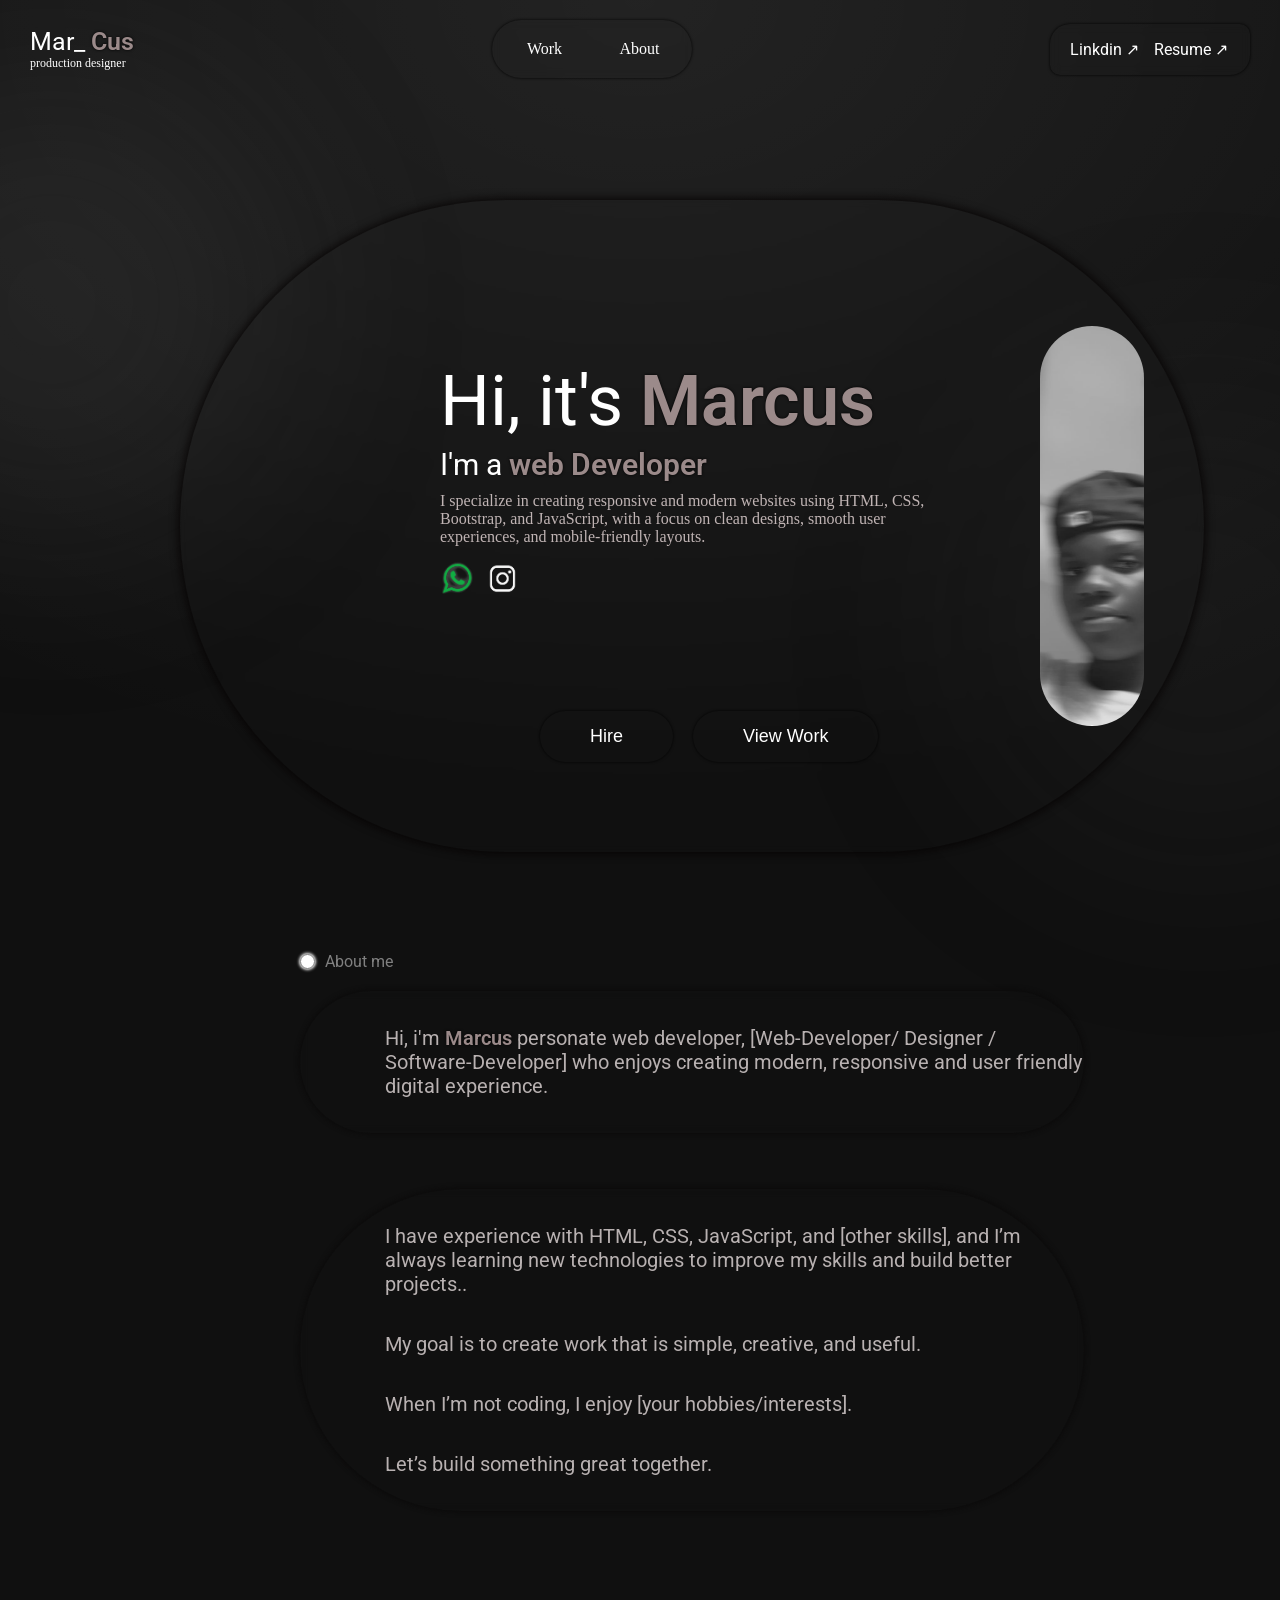
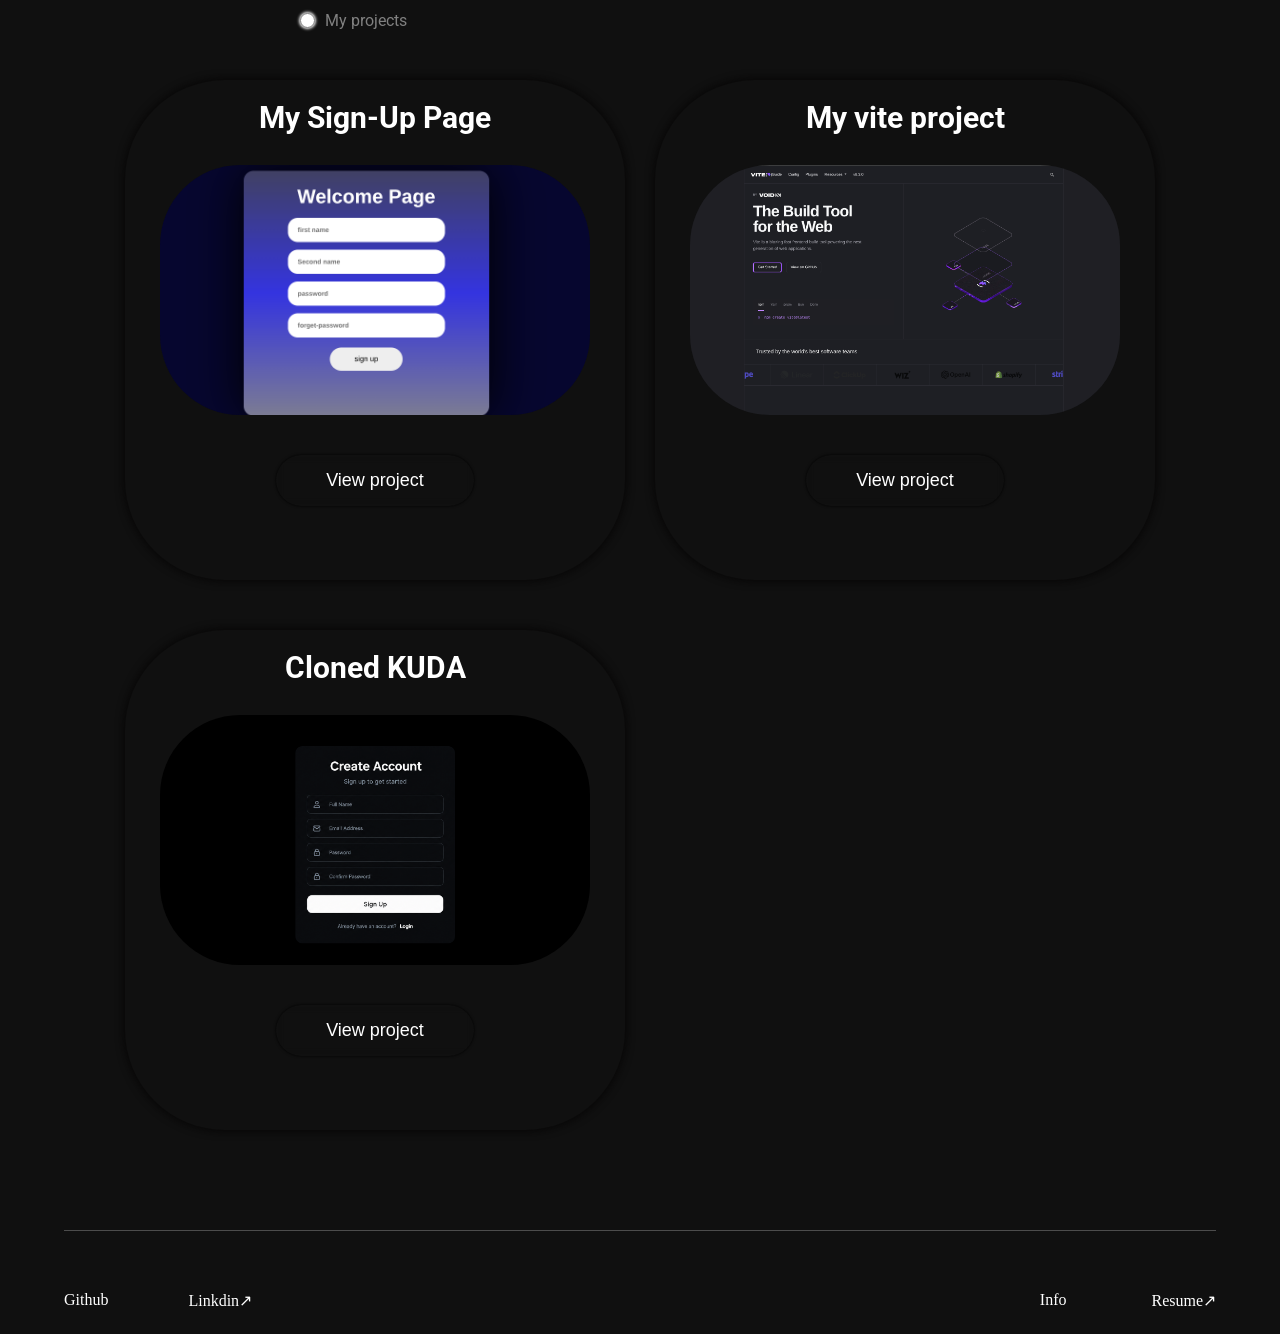
==== index.html @ 8bd603cf "add" ====
<!DOCTYPE html>
<html lang="en">

<head>
    <meta charset="UTF-8">
    <meta name="viewport" content="width=device-width, initial-scale=1.0">
    <title>Marcus portfolio</title>
    <link rel="shortcut icon" href="asset/604749056261440745.jpeg" type="image/x-icon">
    <link rel="stylesheet" href="style.css">
    <link rel="preconnect" href="https://fonts.googleapis.com">
    <link rel="preconnect" href="https://fonts.gstatic.com" crossorigin>
    <link
        href="https://fonts.googleapis.com/css2?family=Boldonse&family=Roboto:ital,wght@0,100..900;1,100..900&display=swap"
        rel="stylesheet">
</head>

<body>
    <header>
        <div class="admin">
            <P>Mar_ <span class="coloured-name">Cus</span></P>
            <p>production designer</p>
        </div>

        <div class="tabs">
            <a href="#project">Work</a>
            <a href="#info">About</a>
        </div>


        <div class="nav-2">
            <a href="https://www.linkedin.com/in/orobiyi-marcus-899400421/" target="_blank">Linkdin
                <span>&#8599;</span></a>
            <a href="#">Resume <span>&#8599;</span></a>
        </div>
    </header>


    <!-- the main project -->


    <div class="suba">
        <main>

            <!-- solid box -->
            <div class="s-box">
                <!-- the first  -->
                <div>
                    <div class="texes">
                        <p>Hi, it's <span class="coloured-name">Marcus</span></p>
                        <p>I'm a <span class="coloured-name">web Developer</span></p>
                        <P>I specialize in creating responsive and modern websites using HTML, CSS, Bootstrap, and
                            JavaScript,
                            with
                            a focus on clean designs, smooth user experiences, and mobile-friendly layouts.</P>
                    </div>

                    <!-- linked to imges -->

                    <div class="rounded-button">
                        <img src="asset/Codex Image 18 Sept 2026, 10_03_37.png" alt="">
                        <img src="asset/Codex Image 18 Sept 2026, 10_04_27.png" alt="">
                    </div>


                    <!-- hired button  -->

                    <div class="work">
                        <button>
                            <a href="https://wa.link/il25qy">Hire</a>
                        </button>

                        <a href="#project" class="hire">
                            <button>View Work</button>
                        </a>
                    </div>

                </div>

                <!-- the second  -->

                <!-- profile page -->

                <div class="profile-img">

                </div>
            </div>
        </main>

        <!-- the scrol down button -->

        <div class="arrow-down">
            <img herf="" src="asset" alt="">
        </div>


        <!-- the second main -->

        <div id="info" class="info">

            <div class="hdns">

                <div class="dot"></div>
                <p>About me</p>
            </div>


            <!-- the notes -->

            <div class="about-me">
                <p>Hi, i'm <span class="coloured-name"> Marcus</span> personate web developer, [Web-Developer/ Designer
                    /
                    Software-Developer]
                    who enjoys creating modern, responsive and user friendly digital experience.
                </p>
            </div>

            <br><br>

            <div class="about-me">
                <p>I have experience with HTML, CSS, JavaScript, and [other skills],
                    and I’m always learning new technologies to improve my skills and build better projects..
                </p>

                <br><br>

                <p>My goal is to create work that is
                    simple, creative, and useful.
                </p>

                <br><br>

                <p>When I’m not coding, I enjoy [your hobbies/interests].</p>

                <br><br>
                <p>Let’s build something great together.</p>
            </div>


        </div>

        <!-- my work  -->

        <div class="work">

            <div class="hdns">

                <div class="dot"></div>
                <p>My projects</p>
            </div>
        </div>


        <!-- project  -->


        <div id="project" class="prjt">
            <div class="box-one">
                <p>My Sign-Up Page</p>

                <img src="asset/Screenshot From 2026-09-21 17-58-16.png" alt="image">

                <div>
                    <a href="https://sigh-up-xi.vercel.app/" class="view-button">
                        <button>View project</button>
                    </a>
                </div>
            </div>




            <div class="box-one">
                <p>My vite project</p>

                <img src="asset/Pasted image.png" alt="image">

                <div>
                    <a href="https://real-project-sooty.vercel.app/" class="view-button">
                        <button>View project</button>
                    </a>
                </div>
            </div>


            <div class="box-one">
                <p>Cloned KUDA</p>

                <img src="asset/sigh up.png" alt="image">

                <div>
                    <a href="" class="view-button">
                        <button>View project</button>
                    </a>
                </div>
            </div>



        </div>


        <br><br><br><br><br>


        <hr>

        <br><br>

        <!-- Footer section -->

        <section>
            <footer>
                <div class="role-one">
                    <a href="https://github.com/orobiyimarcus03-alt" target="_blank">Github</a>
                    <a href="https://www.linkedin.com/in/orobiyi-marcus-899400421/"
                        target="_blank">Linkdin<span>&#8599;</span></a>
                </div>


                <div class="role-two">
                    <p>Info</p>
                    <a href="">Resume<span>&#8599;</span></a>
                </div>
            </footer>
        </section>



    </div>

</body>

</html>

<script src="script.js"></script>
---- style.css ----
* {
    padding: 0;
    margin: 0;
    box-sizing: border-box;
}

html {
    scroll-behavior: smooth;
}

body {
    min-height: 100vh;
    position: relative;
    isolation: isolate;
    background: radial-gradient(ellipse 120% 36% at 50% 0%, rgba(255, 255, 255, 0.08), transparent 76%), #101010;

    /* background: linear-gradient(rgb(63, 63, 100), rgb(49, 49, 225), rgb(10, 10, 82)); */
    overflow-x: hidden;
}

body::before,
body::after {
    content: "";
    position: fixed;
    z-index: -1;
    width: 36vw;
    height: 36vw;
    border-radius: 50%;
    pointer-events: none;
    filter: blur(110px);
    opacity: 0.16;
    animation: background-drift 18s ease-in-out infinite alternate;
}

body::before {
    top: 8%;
    left: -14%;
    background: #737373;
}

body::after {
    right: -12%;
    bottom: 5%;
    background: #424242;
    animation-delay: -8s;
}

@keyframes background-drift {
    from {
        transform: translate3d(-3vw, -2vh, 0) scale(0.9);
    }

    to {
        transform: translate3d(5vw, 4vh, 0) scale(1.1);
    }
}

/* page load animation  */
.suba {
    animation: pageload 1s ease-in-out;
}

@keyframes pageload {
    from {
        opacity: 0;
        transform: translateY(100px);
    }

    to {
        opacity: 1;
        transform: translateY(0);
    }
}

/* the header part  */
header {
    display: flex;
    justify-content: space-between;
    align-items: center;
    padding: 20px 30px;
    position: fixed;
    top: 0;
    left: 0;
    right: 0;
    z-index: 1;
}

.admin>p:nth-child(1) {
    color: white;
    font-size: 25px;
    font-family: roboto;
}

.admin>p:nth-child(2) {
    color: white;
    font-size: 12px;
}

/* nav  */
.tabs {
    display: flex;
    position: relative;
    width: 200px;
    padding: 5px;
    border-radius: 50px;
    border: none;
    backdrop-filter: blur(5px);
    box-shadow: 0 0 3px black;
}

.tabs a {
    position: relative;
    z-index: 1;
    flex: 1;
    padding: 15px;
    text-align: center;
    color: white;
    text-decoration: none;
    border-radius: 50px;
}

.tabs a:focus {
    backdrop-filter: blur(5px);
    box-shadow: 0 0 2px rgb(47, 47, 47);
    transition: 0.3s ease;
    scale: 1.1;
}

.nav-2 {
    display: flex;
    gap: 15px;
    position: relative;
    width: 200px;
    padding: 16px 20px;
    border: none;
    border-top-right-radius: 10px;
    border-top-left-radius: 20px;
    border-bottom-left-radius: 10px;
    border-bottom-right-radius: 20px;
    backdrop-filter: blur(5px);
    box-shadow: 0 0 3px black;
}

.nav-2>a:nth-child(1) {
    color: white;
    font-family: roboto;
    font-size: 16px;
    text-decoration: none;
    display: inline-block;
    transition: all 0.3s ease;
}

.nav-2>a:nth-child(1):hover {
    backdrop-filter: blur(5px);
    transition: 0.3s ease;
    scale: 1.1;
}


.nav-2>a:nth-child(2) {
    color: white;
    font-family: roboto;
    font-size: 16px;
    text-decoration: none;
    display: inline-block;
    transition: all 0.3s ease;
}


.nav-2>a:nth-child(2):hover {
    backdrop-filter: blur(5px);
    transition: 0.3s ease;
    scale: 1.1;
}


.texes {
    margin-left: 200px;
}

.texes>p:nth-child(1) {
    color: white;
    font-family: roboto;
    font-size: 70px;
    margin-top: 100px;
}

.coloured-name {
    background-image: linear-gradient(rgb(1, 1, 42));
    background-size: cover;
    background-position: center;
    color: rgb(155, 138, 138);
    background-clip: text;
    font-weight: 600;
    text-shadow: 0 0 3px black;
}

.texes>p:nth-child(2) {
    color: white;
    font-family: roboto;
    font-size: 30px;
    margin-top: 5px;
}

.texes>p:nth-child(3) {
    display: flex;
    width: 500px;
    text-align: left;
    margin-top: 10px;
    color: rgb(192, 180, 180);
    font-size: 16px;
}

.rounded-button {
    margin-left: 200px;
    display: flex;
    gap: 10px;
}

.rounded-button>img {
    height: 35px;
    margin-top: 15px;
    cursor: pointer;
    margin-bottom: 15px;
}

.rounded-button>img:active {
    scale: 1.5;
    transition: all 0.3s ease;
}

.work {
    margin-left: 200px;
    display: flex;
    gap: 20px;
}

/* for the text decoration  */
.work>button>a {
    text-decoration: none;
    color: white;
    font-size: 18px;
}

.work>button {
    padding: 15px 50px;
    border-radius: 50px;
    border: none;
    background-color: transparent;
    color: white;
    font-size: 18px;
    backdrop-filter: blur(5px);
    box-shadow: 0px 0px 3px black;
    text-decoration: none;
}

.work>button:active {
    scale: 1.5;
    transition: all 0.5s ease;
}

.hire>button {
    padding: 15px 50px;
    border-radius: 50px;
    border: none;
    background-color: transparent;
    color: white;
    font-size: 18px;
    backdrop-filter: blur(5px);
    box-shadow: 0px 0px 3px black;
}

.hire>button:hover {
    scale: 1.1;
    transition: all 0.5s ease;
}

.s-box {
    display: flex;
    align-items: center;
    gap: 100px;
    margin-top: 200px;
    margin-left: 180px;
}

.s-box {
    /* background-color: transparent; */
    backdrop-filter: blur(3px);
    padding: 60px;
    /* border: 1px solid rgb(69, 67, 67); */
    width: 80%;
    border-radius: 1000px;
    box-shadow: 0 0 10px 1px rgb(6, 3, 3);
}

.profile-img {
    height: 400px;
    width: 400px;
    border-radius: 500px;
    background: url(asset/123.jpeg);
    background-position: center;
    background-size: cover;
    background-repeat: no-repeat;
}

.img-1>img {
    height: 100px;
}

.arrow-down {
    display: flex;
    justify-content: center;
    margin-top: 30px;
    position: fixed;
    left: 0;
    right: 0;
}

.arrow-down>img {
    height: 50px;
}

.arrow-down>img:hover {
    scale: 1.5;
    transition: all 0.5s ease;
}

.hdns {
    display: flex;
    gap: 10px;
    align-items: center;
}

.dot {
    height: 15px;
    width: 15px;
    background-color: white;
    border-radius: 20px;
    box-shadow: 0 0 3px 1px white;
    border: 1px solid grey;
}

.info {
    margin-left: 300px;
    margin-top: 100px;
}

.hdns>p {
    color: grey;
    font-family: roboto;
    font-size: 19p;
}

.about-me {
    color: rgb(184, 177, 177);
    width: 80%;
    height: 80%;
    /* background-color: transparent; */
    backdrop-filter: blur(5px);
    padding: 35px 0px;
    margin-top: 20px;
    border-radius: 1000px;
    box-shadow: 0 0 5px 1px rgb(11, 10, 10);
}

.about-me:hover {
    /* background-color: #100f0f; */
    backdrop-filter: blur(10px);
    cursor: pointer;
    transition: all 1s ease-in-out;
    transform: scale(1.05);
    color: white;
}

.about-me>p {
    width: 700px;
    margin-left: 85px;
    font-size: 20px;
    font-family: roboto;
}

.work {
    margin-left: 300px;
    margin-top: 100px;
    margin-bottom: 30px;
}

.prjt {
    width: min(1200px, calc(100% - 60px));
    margin: 0 auto 10px;
    margin-bottom: 10px;
    display: grid;
    grid-template-columns: repeat(auto-fit, minmax(500px, 500px));
    justify-content: center;
    gap: 30px;
}

.box-one {
    width: 500px;
    height: 500px;
    background-color: transparent;
    margin-top: 20px;
    border-radius: 100px;
    box-shadow: 0 0 8px 1px rgb(6, 5, 5);
    padding: 20px 35px;
    display: flex;
    flex-direction: column;
}

.box-one>p {
    font-size: 30px;
    text-align: center;
    font-family: roboto;
    font-weight: 700;
    color: white;
}

.box-one>img {
    width: 100%;
    height: 250px;
    object-fit: cover;
    border-radius: 80px;
    margin-top: 30px;
    margin-bottom: 30px;
}

.view-button {
    padding: 10px 50px;
    display: flex;
    justify-content: center;
    text-decoration: none;
}

.view-button>button {
    padding: 15px 50px;
    border-radius: 50px;
    border: none;
    background-color: transparent;
    color: white;
    font-size: 18px;
    backdrop-filter: blur(5px);
    box-shadow: 0px 0px 3px black;
}

.view-button>button:hover {
    background-color: transparent;
    transition: all 0.2s linear;
    scale: 1.1;
}

/* footer  */

hr {
    width: calc(100% - clamp(32px, 10vw, 128px));
    height: 1px;
    margin: 0 auto;
    border: 0;
    background: rgba(255, 255, 255, 0.25);
}

footer {
    display: flex;
    justify-content: space-between;
    align-items: center;
    gap: 24px;
    padding: 24px clamp(16px, 5vw, 64px);
    color: white;
}

footer a {
    color: inherit;
    text-decoration: none;
}

.role-one {
    display: flex;
    gap: clamp(24px, 8vw, 80px);
}

.role-two {
    display: flex;
    gap: clamp(24px, 8vw, 85px);
}












@media (min-width: 769px) and (max-width: 1200px) {
    header {
        padding: 20px clamp(20px, 4vw, 40px);
    }

    .s-box {
        width: calc(100% - 64px);
        margin: 170px auto 0;
        padding: 42px;
        gap: clamp(30px, 5vw, 70px);
    }

    .s-box>div:first-child {
        min-width: 0;
        flex: 1;
    }

    .texes {
        margin-left: 0;
    }

    .texes>p:nth-child(1) {
        font-size: clamp(48px, 6vw, 70px);
    }

    .texes>p:nth-child(3) {
        width: min(500px, 100%);
        line-height: 1.5;
    }

    .rounded-button,
    .work {
        margin-left: 0;
    }

    .profile-img {
        width: clamp(260px, 30vw, 340px);
        height: clamp(260px, 30vw, 340px);
        flex: 0 0 auto;
    }

    .info {
        width: calc(100% - 64px);
        margin: 100px auto 0;
    }

    .about-me {
        width: 100%;
        padding: 35px clamp(30px, 6vw, 85px);
    }

    .about-me>p {
        width: 100%;
        margin-left: 0;
        line-height: 1.5;
    }

    .info+.work {
        width: calc(100% - 64px);
        margin: 100px auto 30px;
    }

    .prjt {
        width: calc(100% - 64px);
        grid-template-columns: repeat(auto-fit, minmax(min(500px, 100%), 500px));
    }
}

/* @media quary */

@media (max-width: 768px) {

    /* your main header */
    header {
        justify-content: start;
        padding: 80px 30px;
    }

    .admin>p:nth-child(1) {
        display: none;
    }

    .admin>p:nth-child(2) {
        display: none;
    }

    .nav-2 {
        display: none;
    }

    .tabs {
        display: flex;
        position: relative;
        width: 200px;
        padding: 5px;
        border-radius: 50px;
        border: none;
        backdrop-filter: blur(5px);
        box-shadow: 0 0 3px black;
    }

    header {
        justify-content: center;
        padding: 18px 16px;
    }

    .tabs {
        width: min(230px, 100%);
        padding: 3px;
        background: rgba(255, 255, 255, 0.06);
        border: 1px solid rgba(255, 255, 255, 0.14);
        backdrop-filter: blur(12px);
        -webkit-backdrop-filter: blur(12px);
        box-shadow: 0 8px 24px rgba(0, 0, 0, 0.28);
    }

    .tabs a {
        padding: 11px 18px;
        font-size: 14px;
        -webkit-tap-highlight-color: transparent;
    }

    .suba {
        padding: 0 16px;
    }

    .s-box {
        width: 100%;
        margin: 112px auto 0;
        padding: 34px 20px 38px;
        border-radius: 42px;
        display: flex;
        flex-direction: column-reverse;
        gap: 28px;
        text-align: center;
    }

    .texes {
        margin-left: 0;
    }

    .texes>p:nth-child(1) {
        margin-top: 0;
        font-size: clamp(42px, 12vw, 64px);
        line-height: 0.98;
    }

    .texes>p:nth-child(2) {
        font-size: clamp(22px, 6vw, 30px);
        line-height: 1.2;
    }

    .texes>p:nth-child(3) {
        display: block;
        width: 100%;
        margin-top: 16px;
        font-size: 14px;
        line-height: 1.6;
        text-align: center;
    }

    .rounded-button {
        justify-content: center;
        margin-left: 0;
    }

    .work {
        justify-content: center;
        margin-left: 0;
        gap: 10px;
    }

    .work>button,
    .hire>button {
        padding: 13px 24px;
        font-size: 15px;
    }

    .profile-img {
        width: min(68vw, 280px);
        height: min(68vw, 280px);
    }

    .arrow-down {
        display: none;
    }

    .info {
        margin: 82px 0 0;
    }

    .hdns>p {
        font-size: 16px;
    }

    .about-me {
        width: 100%;
        height: auto;
        padding: 25px 22px;
        border-radius: 32px;

    }

    .about-me>p {
        width: 100%;
        margin-left: 0;
        font-size: 16px;
        line-height: 1.65;
    }

    .info+.work {
        margin: 82px 0 24px;
    }

    .prjt {
        width: 100%;
        grid-template-columns: minmax(0, 1fr);
        gap: 20px;
    }

    .box-one {
        width: 100%;
        height: auto;
        min-height: 390px;
        margin-top: 0;
        padding: 24px 18px;
        border-radius: 36px;
    }

    .box-one>p {
        font-size: 22px;
    }

    .box-one>img {
        height: auto;
        aspect-ratio: 16 / 9;
        margin: 24px 0;
        border-radius: 24px;
    }

    .view-button {
        padding: 8px 0;
    }

    .view-button>button {
        padding: 13px 28px;
        font-size: 15px;
    }

    footer {
        align-items: flex-start;
        padding: 24px 16px;
    }

    .role-one,
    .role-two {
        gap: 20px;
    }
}

@media (max-width: 420px) {
    .suba {
        padding: 0 12px;
    }

    .s-box {
        padding: 28px 16px 32px;
    }

    .work>button,
    .hire>button {
        padding: 12px 18px;
    }

    .about-me {
        padding: 22px 18px;
    }
}
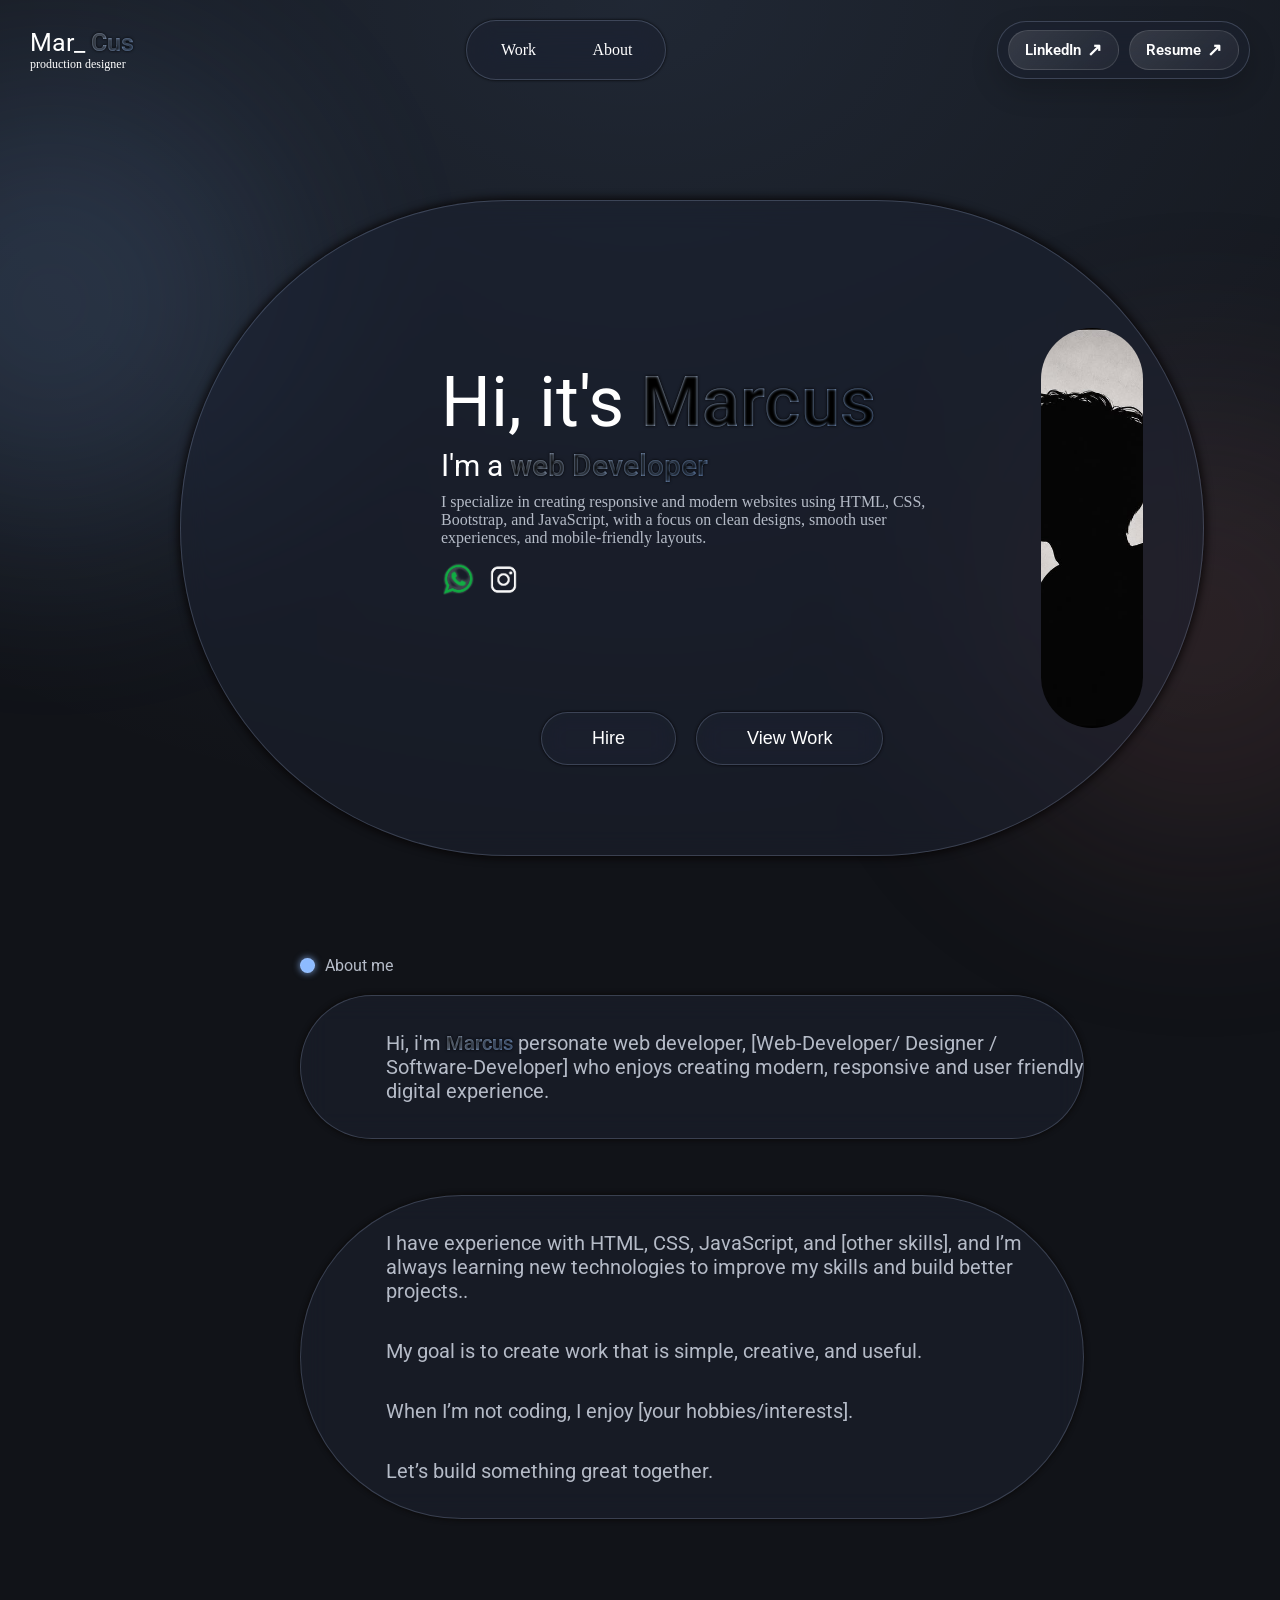
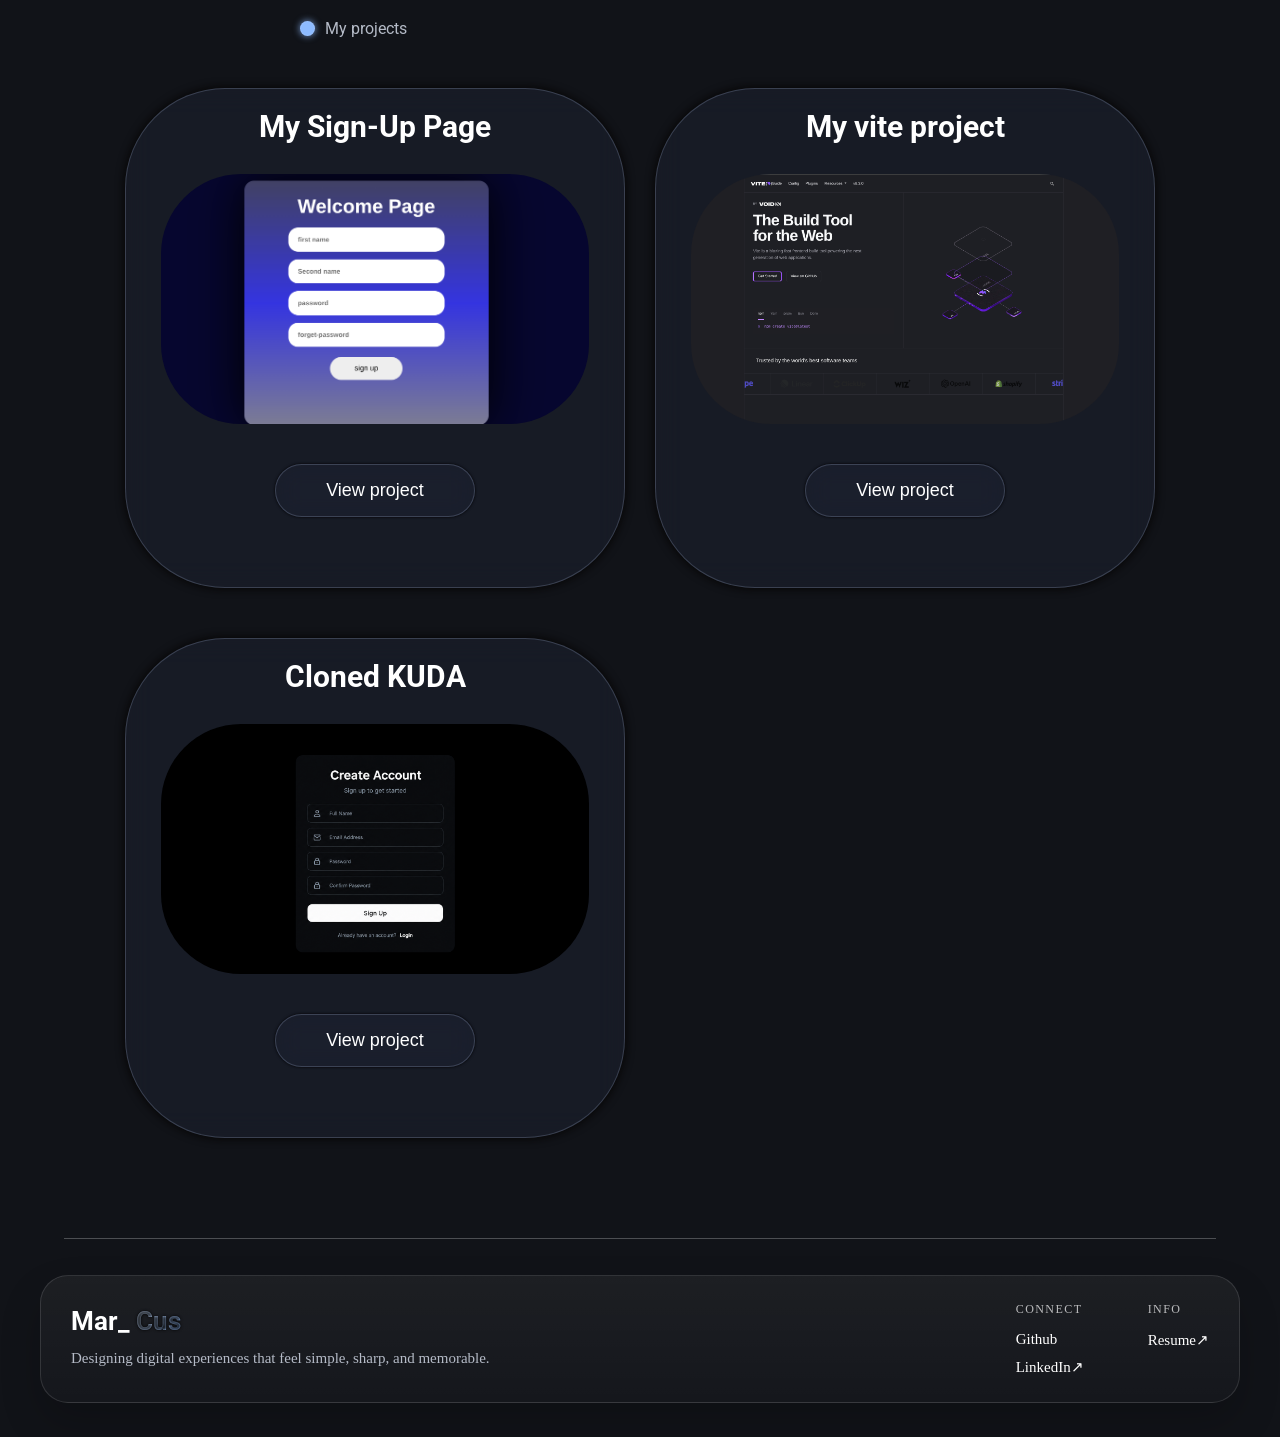
==== commit 8deb4919: "add new things" ====
--- a/index.html
+++ b/index.html
@@ -17,18 +17,29 @@
 <body>
     <header>
         <div class="admin">
-            <P>Mar_ <span class="coloured-name">Cus</span></P>
+            <p>Mar_ <span class="coloured-name">Cus</span></p>
             <p>production designer</p>
         </div>
 
-        <div class="tabs">
+        <div class="tabs desktop-nav">
             <a href="#project">Work</a>
             <a href="#info">About</a>
         </div>
 
+        <div class="mobile-menu" aria-label="Mobile menu">
+            <button class="menu-toggle" type="button" aria-expanded="false" aria-controls="mobileNav">
+                <span>Menu</span>
+                <span class="menu-icon" aria-hidden="true"></span>
+            </button>
+
+            <nav class="mobile-nav" id="mobileNav" aria-label="Mobile navigation">
+                <a href="#project">Work</a>
+                <a href="#info">About</a>
+            </nav>
+        </div>
 
         <div class="nav-2">
-            <a href="https://www.linkedin.com/in/orobiyi-marcus-899400421/" target="_blank">Linkdin
+            <a href="https://www.linkedin.com/in/orobiyi-marcus-899400421/" target="_blank">LinkedIn
                 <span>&#8599;</span></a>
             <a href="#">Resume <span>&#8599;</span></a>
         </div>
@@ -208,18 +219,25 @@
 
         <!-- Footer section -->
 
-        <section>
+        <section class="site-footer">
             <footer>
-                <div class="role-one">
-                    <a href="https://github.com/orobiyimarcus03-alt" target="_blank">Github</a>
-                    <a href="https://www.linkedin.com/in/orobiyi-marcus-899400421/"
-                        target="_blank">Linkdin<span>&#8599;</span></a>
-                </div>
-
-
-                <div class="role-two">
-                    <p>Info</p>
-                    <a href="">Resume<span>&#8599;</span></a>
+                <div class="footer-brand">
+                    <p class="footer-name">Mar_ <span class="coloured-name">Cus</span></p>
+                    <p class="footer-tag">Designing digital experiences that feel simple, sharp, and memorable.</p>
+                </div>
+
+                <div class="footer-links">
+                    <div class="role-one">
+                        <p>Connect</p>
+                        <a href="https://github.com/orobiyimarcus03-alt" target="_blank">Github</a>
+                        <a href="https://www.linkedin.com/in/orobiyi-marcus-899400421/"
+                            target="_blank">LinkedIn<span>&#8599;</span></a>
+                    </div>
+
+                    <div class="role-two">
+                        <p>Info</p>
+                        <a href="">Resume<span>&#8599;</span></a>
+                    </div>
                 </div>
             </footer>
         </section>
--- a/style.css
+++ b/style.css
@@ -4,6 +4,15 @@
     box-sizing: border-box;
 }
 
+:root {
+    --page-bg: #111318;
+    --text-primary: #f2f6f4;
+    --text-secondary: #b5bbc7;
+    --accent: #8dbbff;
+    --glass-bg: rgba(28, 33, 46, 0.62);
+    --glass-border: rgba(196, 214, 255, 0.2);
+}
+
 html {
     scroll-behavior: smooth;
 }
@@ -12,7 +21,7 @@
     min-height: 100vh;
     position: relative;
     isolation: isolate;
-    background: radial-gradient(ellipse 120% 36% at 50% 0%, rgba(255, 255, 255, 0.08), transparent 76%), #101010;
+    background: radial-gradient(ellipse 120% 36% at 50% 0%, rgba(141, 187, 255, 0.12), transparent 76%), var(--page-bg);
 
     /* background: linear-gradient(rgb(63, 63, 100), rgb(49, 49, 225), rgb(10, 10, 82)); */
     overflow-x: hidden;
@@ -35,13 +44,13 @@
 body::before {
     top: 8%;
     left: -14%;
-    background: #737373;
+    background: #8dbbff;
 }
 
 body::after {
     right: -12%;
     bottom: 5%;
-    background: #424242;
+    background: #a96863;
     animation-delay: -8s;
 }
 
@@ -108,6 +117,10 @@
     box-shadow: 0 0 3px black;
 }
 
+.desktop-nav {
+    display: flex;
+}
+
 .tabs a {
     position: relative;
     z-index: 1;
@@ -119,7 +132,27 @@
     border-radius: 50px;
 }
 
-.tabs a:focus {
+.mobile-menu {
+    display: none;
+}
+
+a,
+button {
+    -webkit-tap-highlight-color: transparent;
+}
+
+a:focus:not(:focus-visible),
+button:focus:not(:focus-visible) {
+    outline: none;
+}
+
+a:focus-visible,
+button:focus-visible {
+    outline: 2px solid var(--accent);
+    outline-offset: 3px;
+}
+
+.tabs a:focus-visible {
     backdrop-filter: blur(5px);
     box-shadow: 0 0 2px rgb(47, 47, 47);
     transition: 0.3s ease;
@@ -128,49 +161,42 @@
 
 .nav-2 {
     display: flex;
-    gap: 15px;
+    align-items: center;
+    gap: 10px;
     position: relative;
-    width: 200px;
-    padding: 16px 20px;
-    border: none;
-    border-top-right-radius: 10px;
-    border-top-left-radius: 20px;
-    border-bottom-left-radius: 10px;
-    border-bottom-right-radius: 20px;
-    backdrop-filter: blur(5px);
-    box-shadow: 0 0 3px black;
-}
-
-.nav-2>a:nth-child(1) {
+    padding: 8px 10px;
+    border: 1px solid rgba(255, 255, 255, 0.12);
+    border-radius: 999px;
+    background: rgba(255, 255, 255, 0.04);
+    backdrop-filter: blur(10px);
+    box-shadow: 0 12px 28px rgba(0, 0, 0, 0.18);
+}
+
+.nav-2>a {
+    display: inline-flex;
+    align-items: center;
+    gap: 6px;
+    padding: 10px 16px;
     color: white;
     font-family: roboto;
-    font-size: 16px;
+    font-size: 15px;
+    font-weight: 600;
     text-decoration: none;
-    display: inline-block;
-    transition: all 0.3s ease;
-}
-
-.nav-2>a:nth-child(1):hover {
-    backdrop-filter: blur(5px);
-    transition: 0.3s ease;
-    scale: 1.1;
-}
-
-
-.nav-2>a:nth-child(2) {
-    color: white;
-    font-family: roboto;
-    font-size: 16px;
-    text-decoration: none;
-    display: inline-block;
-    transition: all 0.3s ease;
-}
-
-
-.nav-2>a:nth-child(2):hover {
-    backdrop-filter: blur(5px);
-    transition: 0.3s ease;
-    scale: 1.1;
+    border-radius: 999px;
+    border: 1px solid rgba(255, 255, 255, 0.12);
+    background: linear-gradient(135deg, rgba(255, 255, 255, 0.12), rgba(255, 255, 255, 0.04));
+    transition: transform 0.2s ease, box-shadow 0.2s ease, background 0.2s ease;
+}
+
+.nav-2>a span {
+    font-size: 18px;
+    line-height: 1;
+}
+
+.nav-2>a:hover {
+    transform: translateY(-1px);
+    box-shadow: 0 10px 20px rgba(0, 0, 0, 0.15);
+    background: linear-gradient(135deg, rgba(141, 187, 255, 0.18), rgba(255, 255, 255, 0.05));
 }
 
 
@@ -186,11 +212,13 @@
 }
 
 .coloured-name {
-    background-image: linear-gradient(rgb(1, 1, 42));
+    background-image: linear-gradient(135deg, #d7e7ff, var(--accent));
     background-size: cover;
     background-position: center;
-    color: rgb(155, 138, 138);
+    color: transparent;
     background-clip: text;
+    -webkit-background-clip: text;
+    -webkit-text-fill-color: transparent;
     font-weight: 600;
     text-shadow: 0 0 3px black;
 }
@@ -207,7 +235,7 @@
     width: 500px;
     text-align: left;
     margin-top: 10px;
-    color: rgb(192, 180, 180);
+    color: var(--text-secondary);
     font-size: 16px;
 }
 
@@ -297,7 +325,7 @@
     height: 400px;
     width: 400px;
     border-radius: 500px;
-    background: url(asset/123.jpeg);
+    background: url(asset/604749056261440745.jpeg);
     background-position: center;
     background-size: cover;
     background-repeat: no-repeat;
@@ -352,7 +380,7 @@
 }
 
 .about-me {
-    color: rgb(184, 177, 177);
+    color: var(--text-secondary);
     width: 80%;
     height: 80%;
     /* background-color: transparent; */
@@ -448,6 +476,34 @@
     scale: 1.1;
 }
 
+.tabs,
+.nav-2,
+.work>button,
+.hire>button,
+.s-box,
+.about-me,
+.box-one,
+.view-button>button {
+    background: var(--glass-bg);
+    border: 1px solid var(--glass-border);
+    backdrop-filter: blur(14px) saturate(140%);
+    -webkit-backdrop-filter: blur(14px) saturate(140%);
+}
+
+.box-one {
+    color: var(--text-primary);
+}
+
+.hdns>p {
+    color: var(--text-secondary);
+}
+
+.dot {
+    background-color: var(--accent);
+    box-shadow: 0 0 6px 1px rgba(141, 187, 255, 0.6);
+    border-color: var(--glass-border);
+}
+
 /* footer  */
 
 hr {
@@ -458,28 +514,77 @@
     background: rgba(255, 255, 255, 0.25);
 }
 
+.site-footer {
+    padding: 0 0 34px;
+}
+
 footer {
+    width: min(1200px, calc(100% - 40px));
+    margin: 0 auto;
     display: flex;
     justify-content: space-between;
     align-items: center;
-    gap: 24px;
-    padding: 24px clamp(16px, 5vw, 64px);
-    color: white;
+    gap: 30px;
+    padding: 26px 30px;
+    border: 1px solid rgba(255, 255, 255, 0.12);
+    border-radius: 28px;
+    background: linear-gradient(180deg, rgba(255, 255, 255, 0.05), rgba(255, 255, 255, 0.02));
+    box-shadow: 0 20px 40px rgba(0, 0, 0, 0.18);
+    color: white;
+}
+
+.footer-brand {
+    max-width: 430px;
+}
+
+.footer-name {
+    margin: 0;
+    color: white;
+    font-size: 26px;
+    font-family: roboto;
+    font-weight: 700;
+}
+
+.footer-tag {
+    margin-top: 10px;
+    color: var(--text-secondary);
+    font-size: 15px;
+    line-height: 1.7;
+}
+
+.footer-links {
+    display: flex;
+    gap: clamp(26px, 5vw, 70px);
+    align-items: flex-start;
+}
+
+.role-one,
+.role-two {
+    display: flex;
+    flex-direction: column;
+    gap: 10px;
+}
+
+.role-one>p,
+.role-two>p {
+    margin: 0 0 4px;
+    color: rgba(255, 255, 255, 0.7);
+    font-size: 12px;
+    letter-spacing: 0.12em;
+    text-transform: uppercase;
 }
 
 footer a {
-    color: inherit;
+    color: white;
     text-decoration: none;
-}
-
-.role-one {
-    display: flex;
-    gap: clamp(24px, 8vw, 80px);
-}
-
-.role-two {
-    display: flex;
-    gap: clamp(24px, 8vw, 85px);
+    font-size: 15px;
+    font-weight: 500;
+    transition: opacity 0.2s ease, transform 0.2s ease;
+}
+
+footer a:hover {
+    opacity: 0.9;
+    transform: translateX(2px);
 }
 
 
@@ -565,54 +670,133 @@
 
 @media (max-width: 768px) {
 
-    /* your main header */
     header {
-        justify-content: start;
-        padding: 80px 30px;
+        justify-content: space-between;
+        align-items: center;
+        padding: 14px 16px;
+        gap: 12px;
+    }
+
+    .admin {
+        display: flex;
+        flex-direction: column;
+        align-items: flex-start;
+        gap: 2px;
+        margin-right: auto;
     }
 
     .admin>p:nth-child(1) {
-        display: none;
+        display: block;
+        font-size: 22px;
+        line-height: 1;
     }
 
     .admin>p:nth-child(2) {
-        display: none;
-    }
-
+        display: block;
+        font-size: 10px;
+        letter-spacing: 0.08em;
+        text-transform: lowercase;
+        color: rgba(255, 255, 255, 0.75);
+    }
+
+    .desktop-nav,
     .nav-2 {
         display: none;
     }
 
-    .tabs {
+    .mobile-menu {
+        display: block;
+        position: relative;
+        margin-left: auto;
+    }
+
+    .menu-toggle {
+        display: inline-flex;
+        align-items: center;
+        gap: 8px;
+        padding: 10px 14px;
+        border: 1px solid rgba(255, 255, 255, 0.14);
+        border-radius: 999px;
+        background: rgba(255, 255, 255, 0.06);
+        color: white;
+        font-size: 13px;
+        font-weight: 600;
+        letter-spacing: 0.04em;
+        box-shadow: 0 10px 22px rgba(0, 0, 0, 0.18);
+        cursor: pointer;
+    }
+
+    .menu-icon {
+        position: relative;
+        width: 12px;
+        height: 12px;
+        display: inline-block;
+    }
+
+    .menu-icon::before,
+    .menu-icon::after {
+        content: "";
+        position: absolute;
+        left: 50%;
+        width: 8px;
+        height: 2px;
+        border-radius: 2px;
+        background: white;
+        transform: translateX(-50%);
+        transition: transform 0.2s ease;
+    }
+
+    .menu-icon::before {
+        top: 3px;
+        box-shadow: 0 4px 0 white;
+    }
+
+    .menu-icon::after {
+        top: 11px;
+        opacity: 0;
+    }
+
+    .mobile-menu.open .menu-icon::before {
+        transform: translateX(-50%) rotate(45deg);
+        top: 6px;
+        box-shadow: none;
+    }
+
+    .mobile-menu.open .menu-icon::after {
+        opacity: 1;
+        transform: translateX(-50%) rotate(-45deg);
+        top: 6px;
+    }
+
+    .mobile-nav {
+        position: absolute;
+        top: calc(100% + 10px);
+        right: 0;
+        display: none;
+        flex-direction: column;
+        gap: 8px;
+        min-width: 180px;
+        padding: 10px;
+        border-radius: 18px;
+        border: 1px solid rgba(255, 255, 255, 0.12);
+        background: rgba(17, 19, 24, 0.94);
+        backdrop-filter: blur(16px);
+        box-shadow: 0 16px 30px rgba(0, 0, 0, 0.26);
+    }
+
+    .mobile-menu.open .mobile-nav {
         display: flex;
-        position: relative;
-        width: 200px;
-        padding: 5px;
-        border-radius: 50px;
-        border: none;
-        backdrop-filter: blur(5px);
-        box-shadow: 0 0 3px black;
-    }
-
-    header {
-        justify-content: center;
-        padding: 18px 16px;
-    }
-
-    .tabs {
-        width: min(230px, 100%);
-        padding: 3px;
-        background: rgba(255, 255, 255, 0.06);
-        border: 1px solid rgba(255, 255, 255, 0.14);
-        backdrop-filter: blur(12px);
-        -webkit-backdrop-filter: blur(12px);
-        box-shadow: 0 8px 24px rgba(0, 0, 0, 0.28);
-    }
-
-    .tabs a {
-        padding: 11px 18px;
+    }
+
+    .mobile-nav a {
+        padding: 12px 14px;
+        border-radius: 12px;
+        color: white;
+        text-decoration: none;
+        background: rgba(255, 255, 255, 0.04);
+        border: 1px solid rgba(255, 255, 255, 0.08);
         font-size: 14px;
-        -webkit-tap-highlight-color: transparent;
+        font-weight: 600;
     }
 
     .suba {
@@ -742,14 +926,28 @@
         font-size: 15px;
     }
 
+    .site-footer {
+        padding-bottom: 24px;
+    }
+
     footer {
+        flex-direction: column;
         align-items: flex-start;
-        padding: 24px 16px;
+        padding: 22px 18px;
+    }
+
+    .footer-brand {
+        max-width: 100%;
+    }
+
+    .footer-links {
+        width: 100%;
+        justify-content: space-between;
     }
 
     .role-one,
     .role-two {
-        gap: 20px;
+        gap: 12px;
     }
 }
 
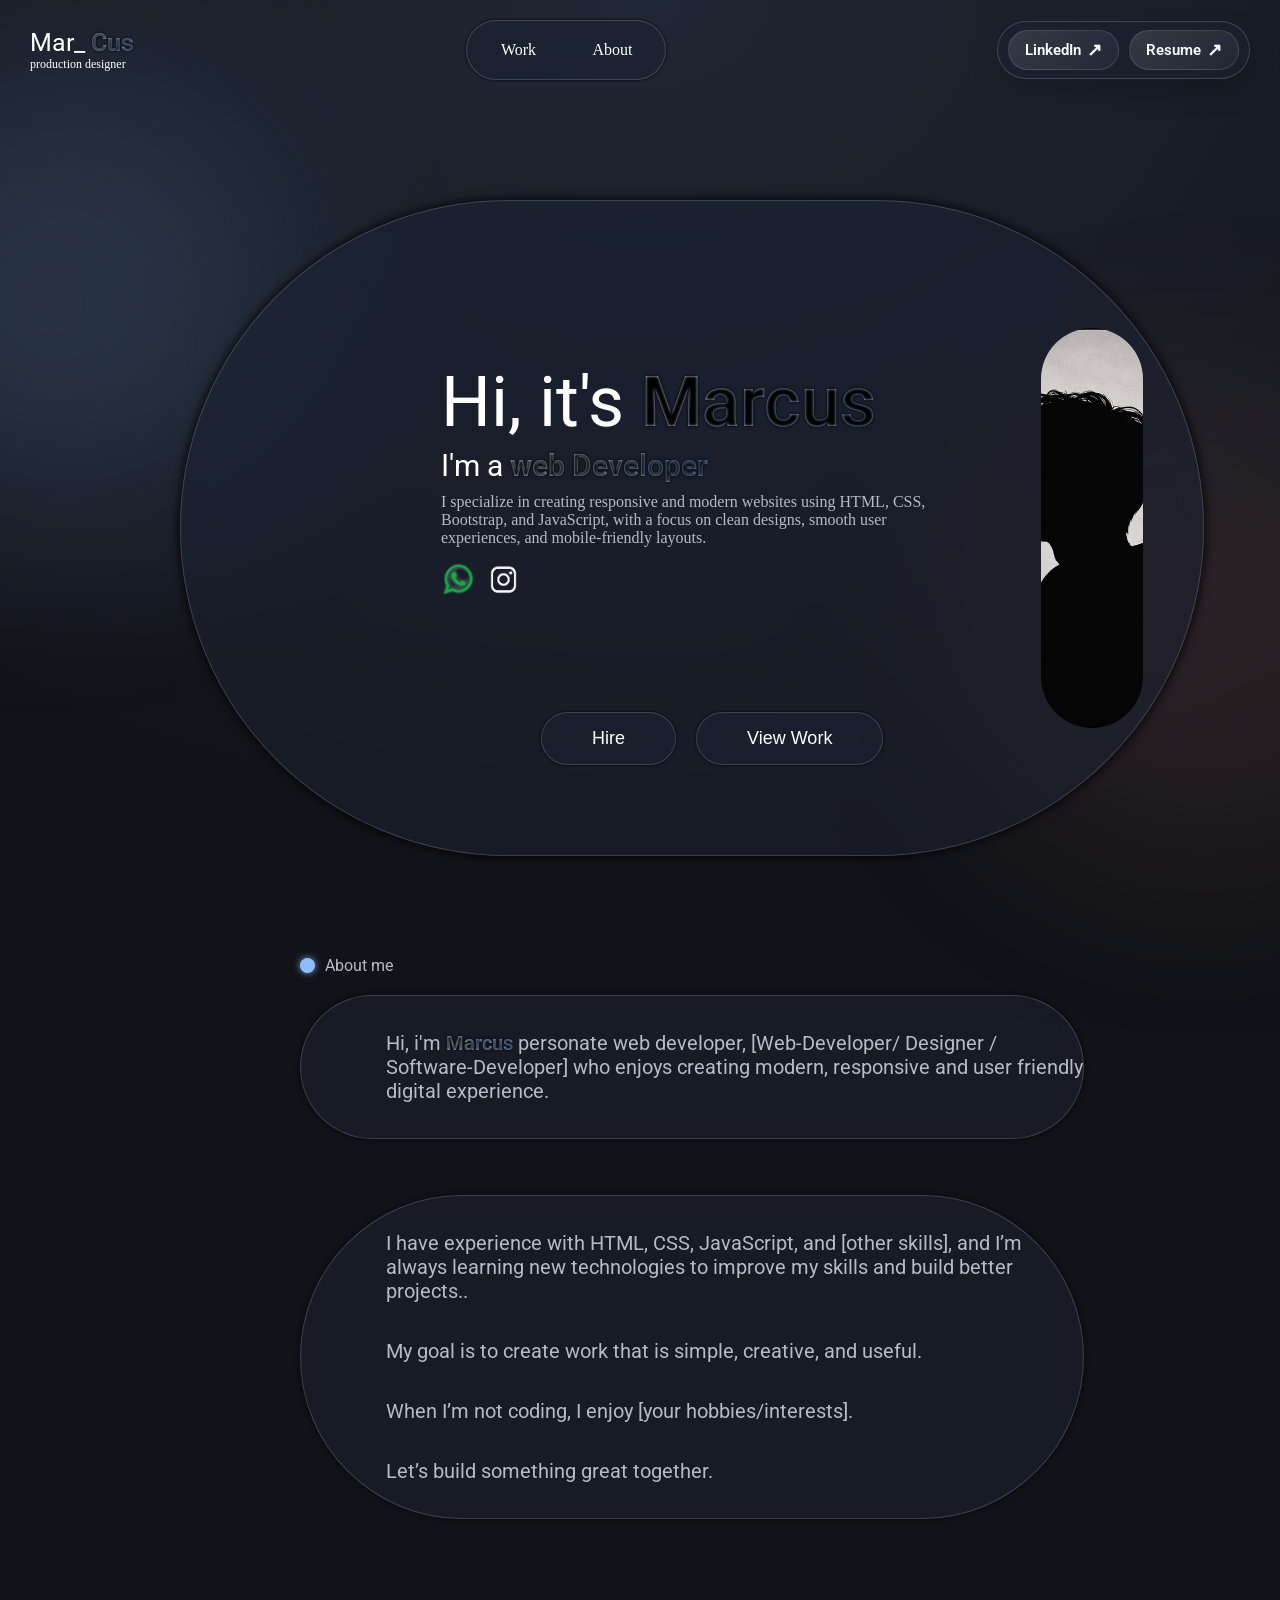
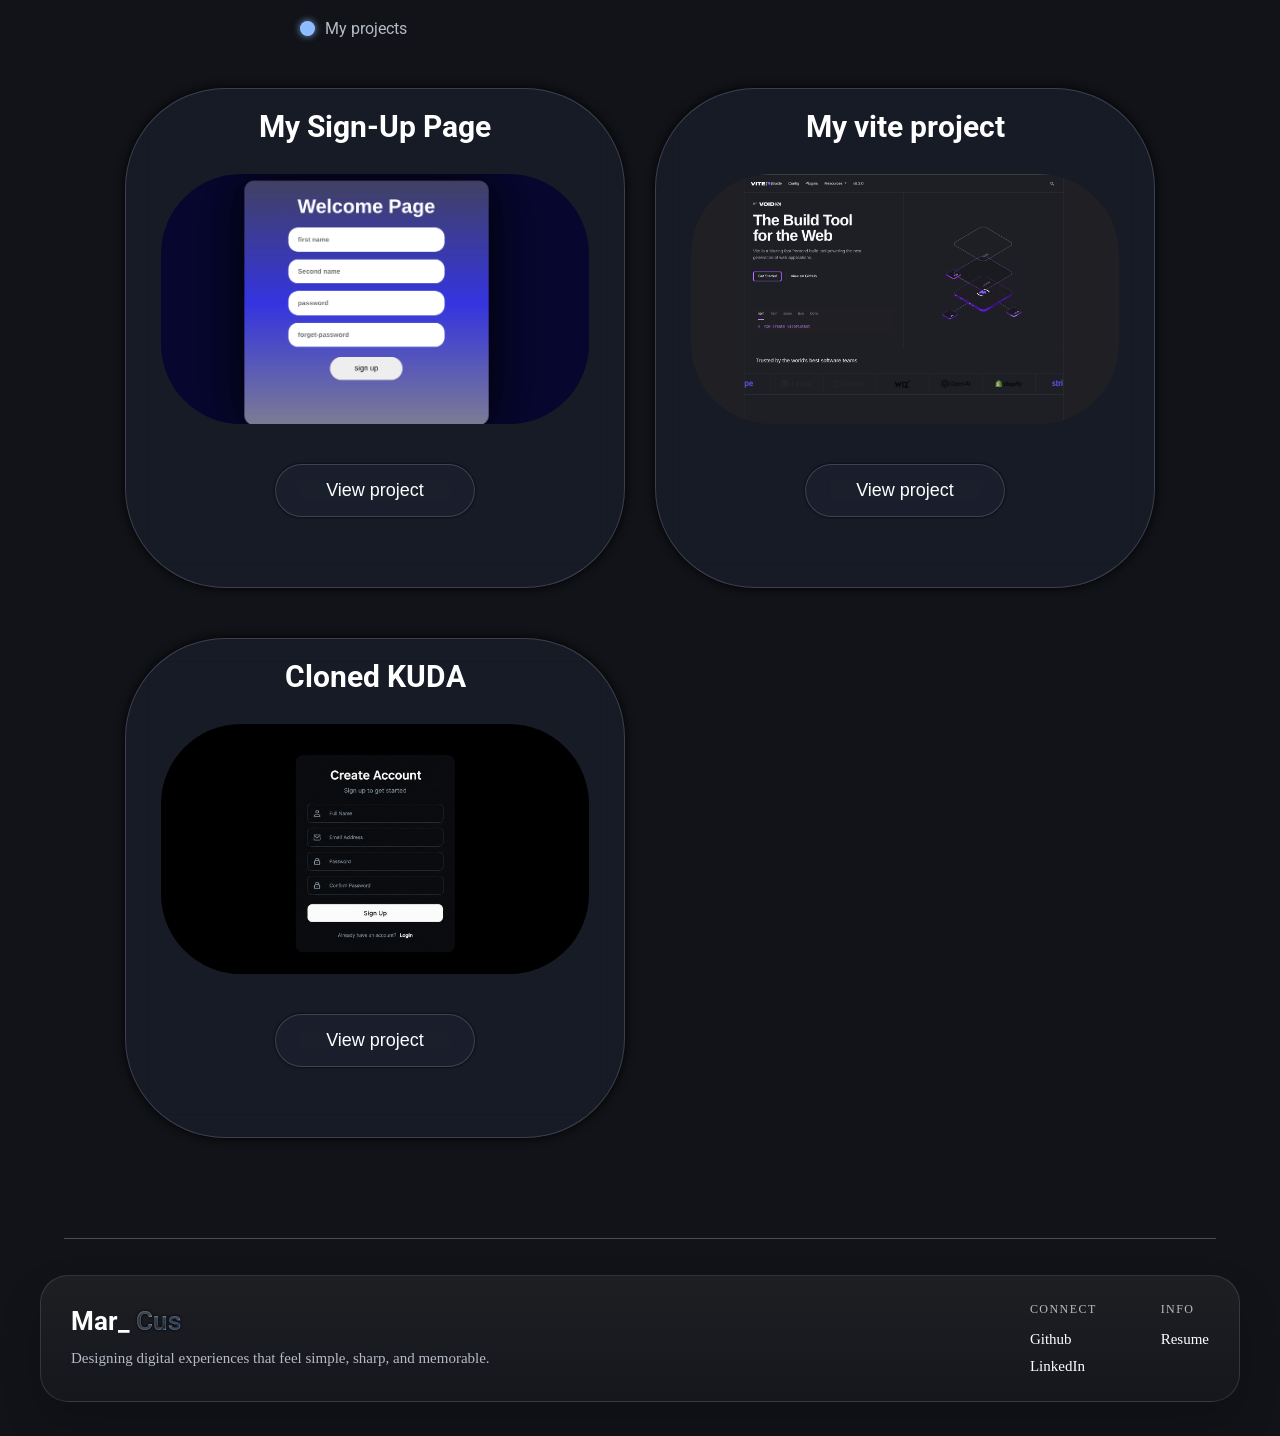
==== commit 2a19b5cf: "add" ====
--- a/index.html
+++ b/index.html
@@ -231,12 +231,12 @@
                         <p>Connect</p>
                         <a href="https://github.com/orobiyimarcus03-alt" target="_blank">Github</a>
                         <a href="https://www.linkedin.com/in/orobiyi-marcus-899400421/"
-                            target="_blank">LinkedIn<span>&#8599;</span></a>
+                            target="_blank">LinkedIn<span></span></a>
                     </div>
 
                     <div class="role-two">
                         <p>Info</p>
-                        <a href="">Resume<span>&#8599;</span></a>
+                        <a href="">Resume<span></span></a>
                     </div>
                 </div>
             </footer>
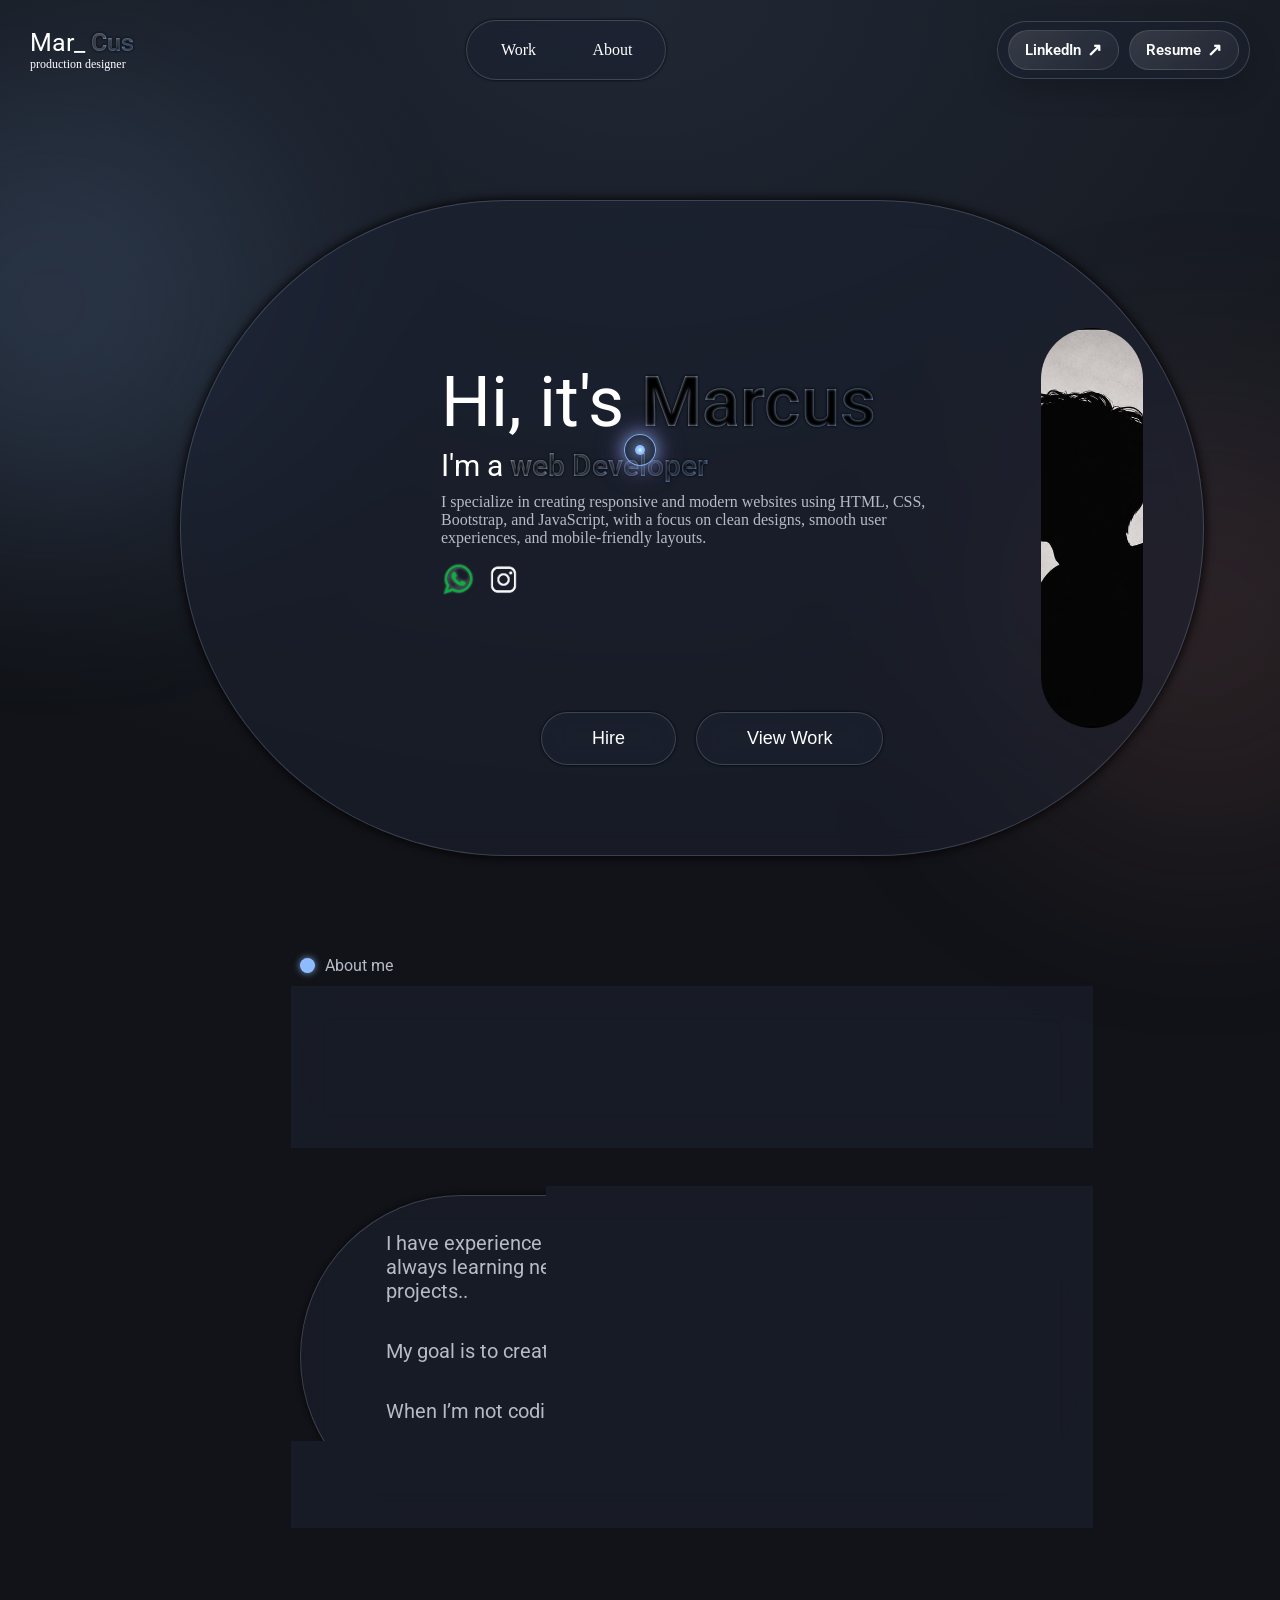
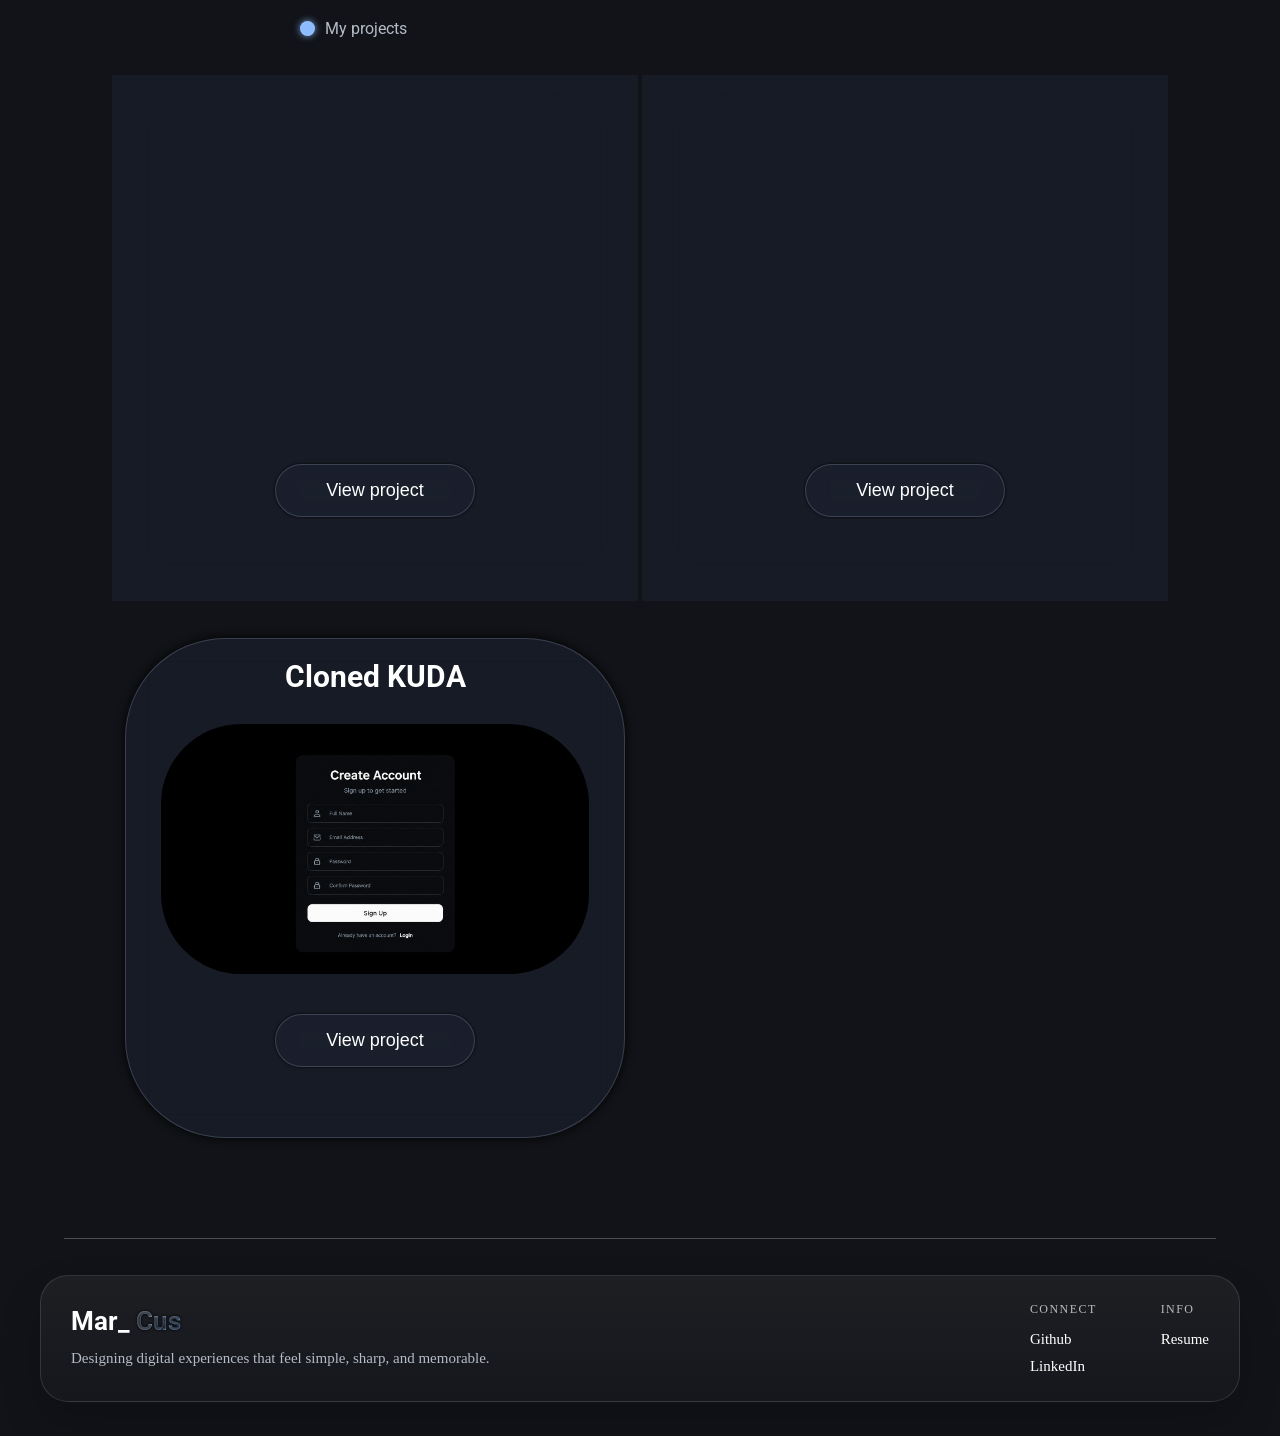
==== commit ff5f463b: "new fetures" ====
--- a/index.html
+++ b/index.html
@@ -15,17 +15,25 @@
 </head>
 
 <body>
+    <!-- Custom glowing cursor elements for desktop users -->
+    <div class="cursor cursor-dot" aria-hidden="true"></div>
+    <div class="cursor cursor-ring" aria-hidden="true"></div>
+
+    <!-- Header section with branding and navigation -->
     <header>
+        <!-- Brand name and role text -->
         <div class="admin">
             <p>Mar_ <span class="coloured-name">Cus</span></p>
             <p>production designer</p>
         </div>
 
+        <!-- Desktop navigation links -->
         <div class="tabs desktop-nav">
             <a href="#project">Work</a>
             <a href="#info">About</a>
         </div>
 
+        <!-- Mobile navigation menu -->
         <div class="mobile-menu" aria-label="Mobile menu">
             <button class="menu-toggle" type="button" aria-expanded="false" aria-controls="mobileNav">
                 <span>Menu</span>
@@ -35,9 +43,11 @@
             <nav class="mobile-nav" id="mobileNav" aria-label="Mobile navigation">
                 <a href="#project">Work</a>
                 <a href="#info">About</a>
+                <a href="#">Resume</a>
             </nav>
         </div>
 
+        <!-- Social and resume action links -->
         <div class="nav-2">
             <a href="https://www.linkedin.com/in/orobiyi-marcus-899400421/" target="_blank">LinkedIn
                 <span>&#8599;</span></a>
@@ -46,15 +56,13 @@
     </header>
 
 
-    <!-- the main project -->
-
-
+    <!-- Main portfolio content -->
     <div class="suba">
         <main>
 
-            <!-- solid box -->
+            <!-- Main hero section / intro card -->
             <div class="s-box">
-                <!-- the first  -->
+                <!-- Intro text and profile details -->
                 <div>
                     <div class="texes">
                         <p>Hi, it's <span class="coloured-name">Marcus</span></p>
@@ -65,16 +73,14 @@
                             a focus on clean designs, smooth user experiences, and mobile-friendly layouts.</P>
                     </div>
 
-                    <!-- linked to imges -->
-
+                    <!-- Image gallery / decorative profile images -->
                     <div class="rounded-button">
                         <img src="asset/Codex Image 18 Sept 2026, 10_03_37.png" alt="">
                         <img src="asset/Codex Image 18 Sept 2026, 10_04_27.png" alt="">
                     </div>
 
 
-                    <!-- hired button  -->
-
+                    <!-- Call to action buttons -->
                     <div class="work">
                         <button>
                             <a href="https://wa.link/il25qy">Hire</a>
@@ -97,15 +103,13 @@
             </div>
         </main>
 
-        <!-- the scrol down button -->
-
+        <!-- Scroll indicator / arrow button -->
         <div class="arrow-down">
             <img herf="" src="asset" alt="">
         </div>
 
 
-        <!-- the second main -->
-
+        <!-- About section -->
         <div id="info" class="info">
 
             <div class="hdns">
@@ -115,8 +119,7 @@
             </div>
 
 
-            <!-- the notes -->
-
+            <!-- About text and personal summary -->
             <div class="about-me">
                 <p>Hi, i'm <span class="coloured-name"> Marcus</span> personate web developer, [Web-Developer/ Designer
                     /
@@ -149,8 +152,7 @@
 
         </div>
 
-        <!-- my work  -->
-
+        <!-- Projects section heading -->
         <div class="work">
 
             <div class="hdns">
@@ -161,9 +163,7 @@
         </div>
 
 
-        <!-- project  -->
-
-
+        <!-- Project cards grid -->
         <div id="project" class="prjt">
             <div class="box-one">
                 <p>My Sign-Up Page</p>
@@ -217,8 +217,7 @@
 
         <br><br>
 
-        <!-- Footer section -->
-
+        <!-- Footer with contact and info links -->
         <section class="site-footer">
             <footer>
                 <div class="footer-brand">
--- a/style.css
+++ b/style.css
@@ -1,3 +1,4 @@
+/* Global reset and base theme colours */
 * {
     padding: 0;
     margin: 0;
@@ -17,6 +18,7 @@
     scroll-behavior: smooth;
 }
 
+/* Main page background and layered glow effect */
 body {
     min-height: 100vh;
     position: relative;
@@ -27,6 +29,116 @@
     overflow-x: hidden;
 }
 
+/* Custom cursor styling for desktop devices */
+@media (pointer: fine) {
+
+    body,
+    a,
+    button,
+    img {
+        cursor: none;
+    }
+
+    .cursor {
+        position: fixed;
+        top: 0;
+        left: 0;
+        pointer-events: none;
+        z-index: 9999;
+        border-radius: 50%;
+        opacity: 0;
+        transition: width 0.2s ease, height 0.2s ease, opacity 0.2s ease, box-shadow 0.2s ease, border-color 0.2s ease;
+    }
+
+    .cursor-dot {
+        width: 10px;
+        height: 10px;
+        margin-left: -5px;
+        margin-top: -5px;
+        background: radial-gradient(circle, #ffffff 0%, #9ed8ff 28%, #8dbbff 52%, #c7b4ff 100%);
+        box-shadow: 0 0 12px rgba(141, 187, 255, 0.9), 0 0 22px rgba(199, 180, 255, 0.8);
+        animation: dotGlow 2.4s ease-in-out infinite alternate;
+    }
+
+    .cursor-ring {
+        width: 32px;
+        height: 32px;
+        margin-left: -16px;
+        margin-top: -16px;
+        border: 1.4px solid rgba(141, 187, 255, 0.9);
+        background: rgba(141, 187, 255, 0.08);
+        box-shadow: 0 0 18px rgba(141, 187, 255, 0.75), 0 0 34px rgba(196, 130, 255, 0.32);
+        animation: ringShift 3s ease-in-out infinite alternate;
+    }
+
+    .cursor-ring.hover {
+        width: 52px;
+        height: 52px;
+        margin-left: -26px;
+        margin-top: -26px;
+        border-color: rgba(214, 165, 255, 0.98);
+        background: rgba(182, 154, 255, 0.13);
+        box-shadow: 0 0 24px rgba(214, 165, 255, 0.82), 0 0 44px rgba(141, 187, 255, 0.8);
+    }
+
+    .cursor-dot.hover {
+        transform: scale(1.3);
+        box-shadow: 0 0 16px rgba(197, 172, 255, 0.9), 0 0 28px rgba(141, 187, 255, 0.9);
+    }
+
+    .cursor-dot.active,
+    .cursor-ring.active {
+        transform: scale(0.85);
+    }
+}
+
+@media (pointer: coarse) {
+
+    body,
+    a,
+    button,
+    img {
+        cursor: auto;
+    }
+
+    .cursor {
+        display: none;
+    }
+}
+
+@keyframes dotGlow {
+    0% {
+        box-shadow: 0 0 12px rgba(141, 187, 255, 0.9), 0 0 24px rgba(199, 180, 255, 0.8);
+    }
+
+    50% {
+        box-shadow: 0 0 18px rgba(177, 218, 255, 0.95), 0 0 30px rgba(157, 137, 255, 0.8);
+    }
+
+    100% {
+        box-shadow: 0 0 16px rgba(144, 255, 227, 0.8), 0 0 28px rgba(199, 180, 255, 0.9);
+    }
+}
+
+/* Animated glow colours for the cursor ring */
+@keyframes ringShift {
+    0% {
+        border-color: rgba(141, 187, 255, 0.9);
+        box-shadow: 0 0 18px rgba(141, 187, 255, 0.75), 0 0 34px rgba(196, 130, 255, 0.32);
+    }
+
+    50% {
+        border-color: rgba(196, 163, 255, 0.95);
+        box-shadow: 0 0 20px rgba(196, 163, 255, 0.8), 0 0 38px rgba(141, 187, 255, 0.5);
+    }
+
+    100% {
+        border-color: rgba(116, 255, 218, 0.9);
+        box-shadow: 0 0 18px rgba(116, 255, 218, 0.7), 0 0 36px rgba(196, 130, 255, 0.4);
+    }
+}
+
+/* Ambient background blobs behind the content */
 body::before,
 body::after {
     content: "";
@@ -64,7 +176,7 @@
     }
 }
 
-/* page load animation  */
+/* Page load animation for the main content */
 .suba {
     animation: pageload 1s ease-in-out;
 }
@@ -81,7 +193,7 @@
     }
 }
 
-/* the header part  */
+/* Header layout and branding */
 header {
     display: flex;
     justify-content: space-between;
@@ -105,7 +217,7 @@
     font-size: 12px;
 }
 
-/* nav  */
+/* Desktop navigation styling */
 .tabs {
     display: flex;
     position: relative;
@@ -159,6 +271,7 @@
     scale: 1.1;
 }
 
+/* Right-side action links */
 .nav-2 {
     display: flex;
     align-items: center;
@@ -200,6 +313,7 @@
 }
 
 
+/* Hero text section */
 .texes {
     margin-left: 200px;
 }
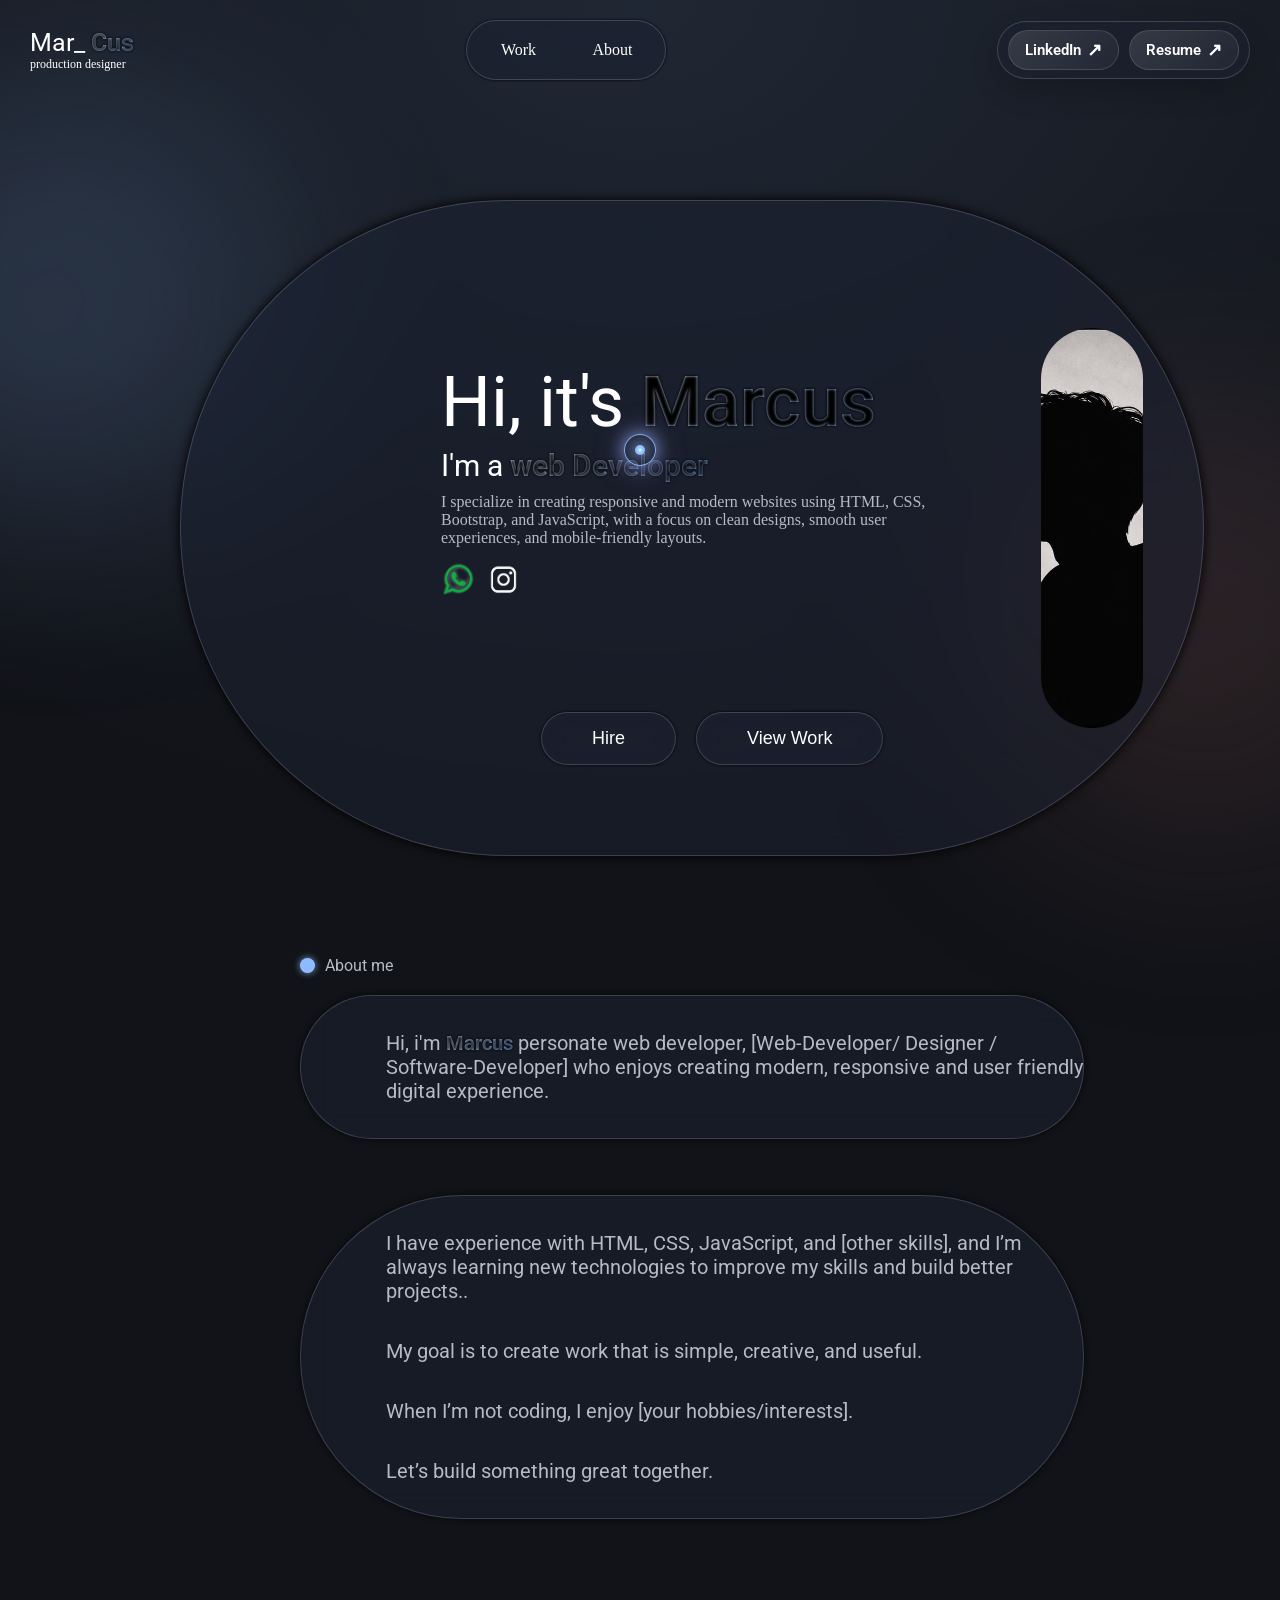
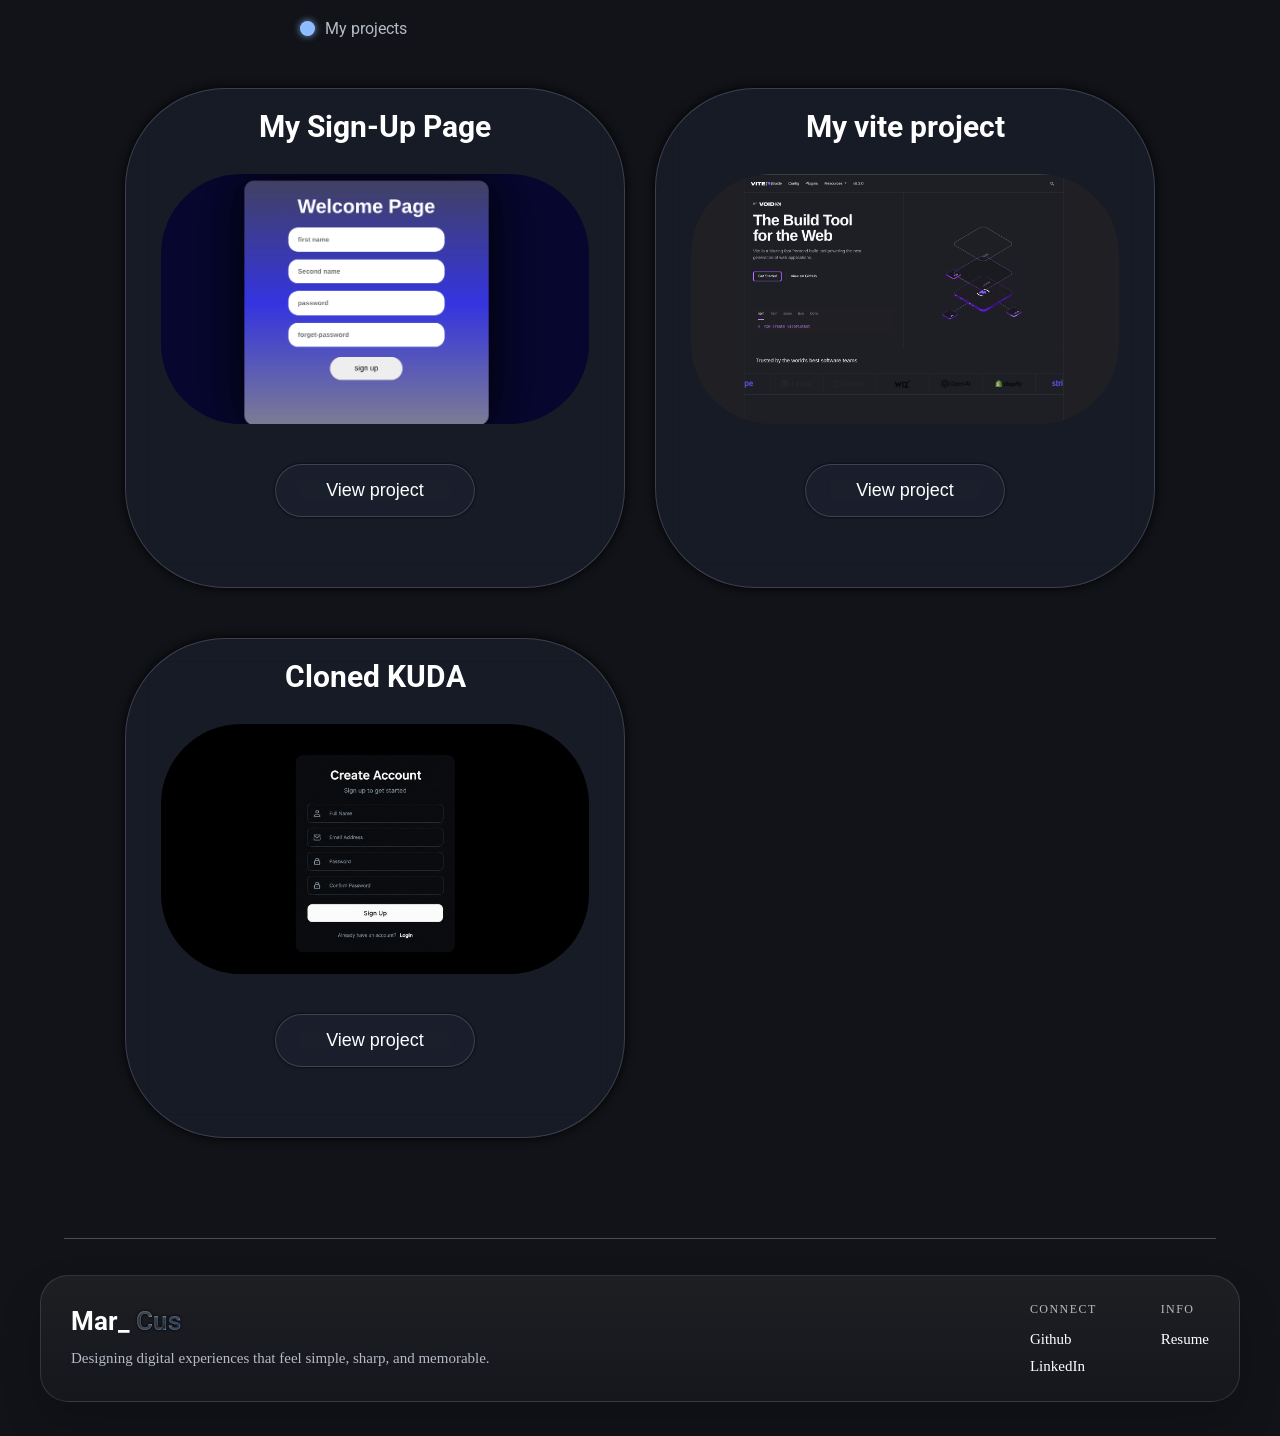
==== commit 7807cdc5: "add" ====
--- a/index.html
+++ b/index.html
@@ -43,7 +43,7 @@
             <nav class="mobile-nav" id="mobileNav" aria-label="Mobile navigation">
                 <a href="#project">Work</a>
                 <a href="#info">About</a>
-                <a href="#">Resume</a>
+                <a href="https://my-about-pearl.vercel.app/">Resume</a>
             </nav>
         </div>
 
@@ -51,7 +51,7 @@
         <div class="nav-2">
             <a href="https://www.linkedin.com/in/orobiyi-marcus-899400421/" target="_blank">LinkedIn
                 <span>&#8599;</span></a>
-            <a href="#">Resume <span>&#8599;</span></a>
+            <a href="https://my-about-pearl.vercel.app/">Resume <span>&#8599;</span></a>
         </div>
     </header>
 
@@ -235,7 +235,7 @@
 
                     <div class="role-two">
                         <p>Info</p>
-                        <a href="">Resume<span></span></a>
+                        <a href="https://my-about-pearl.vercel.app/">Resume</a>
                     </div>
                 </div>
             </footer>
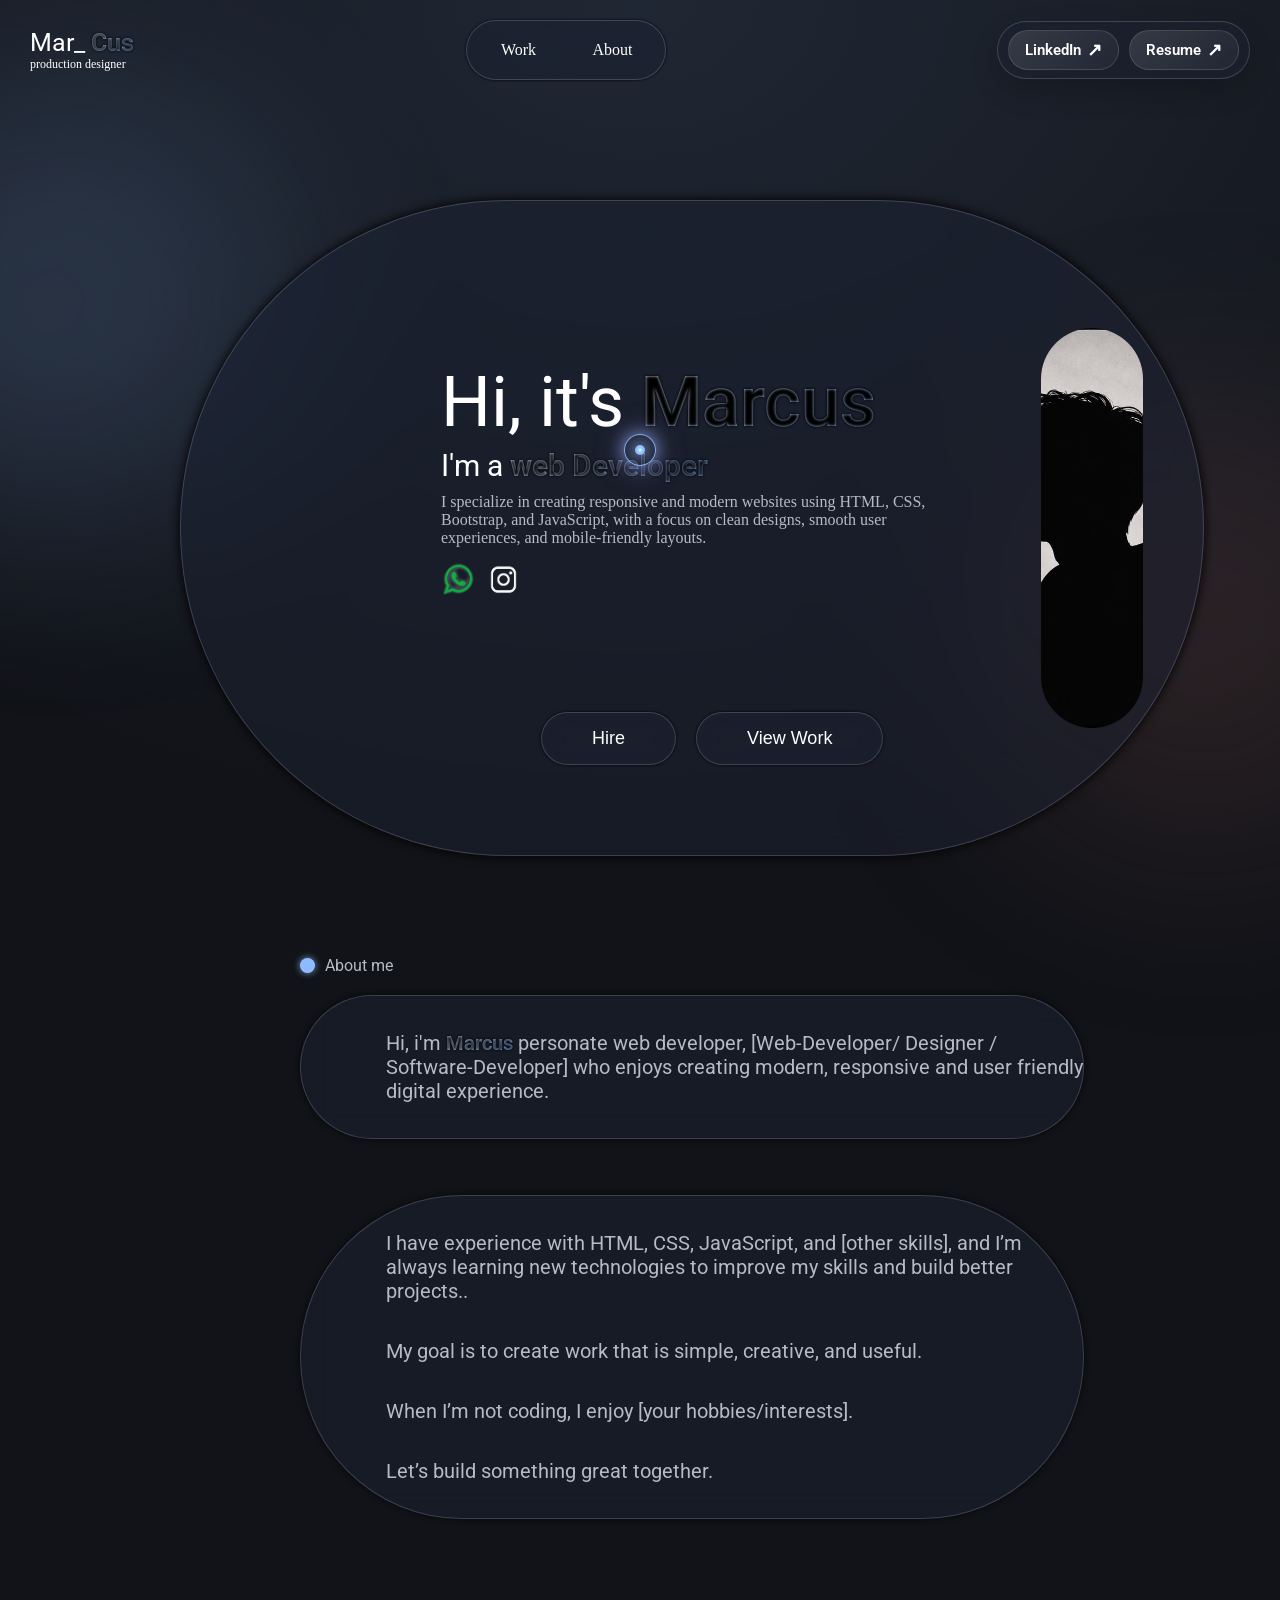
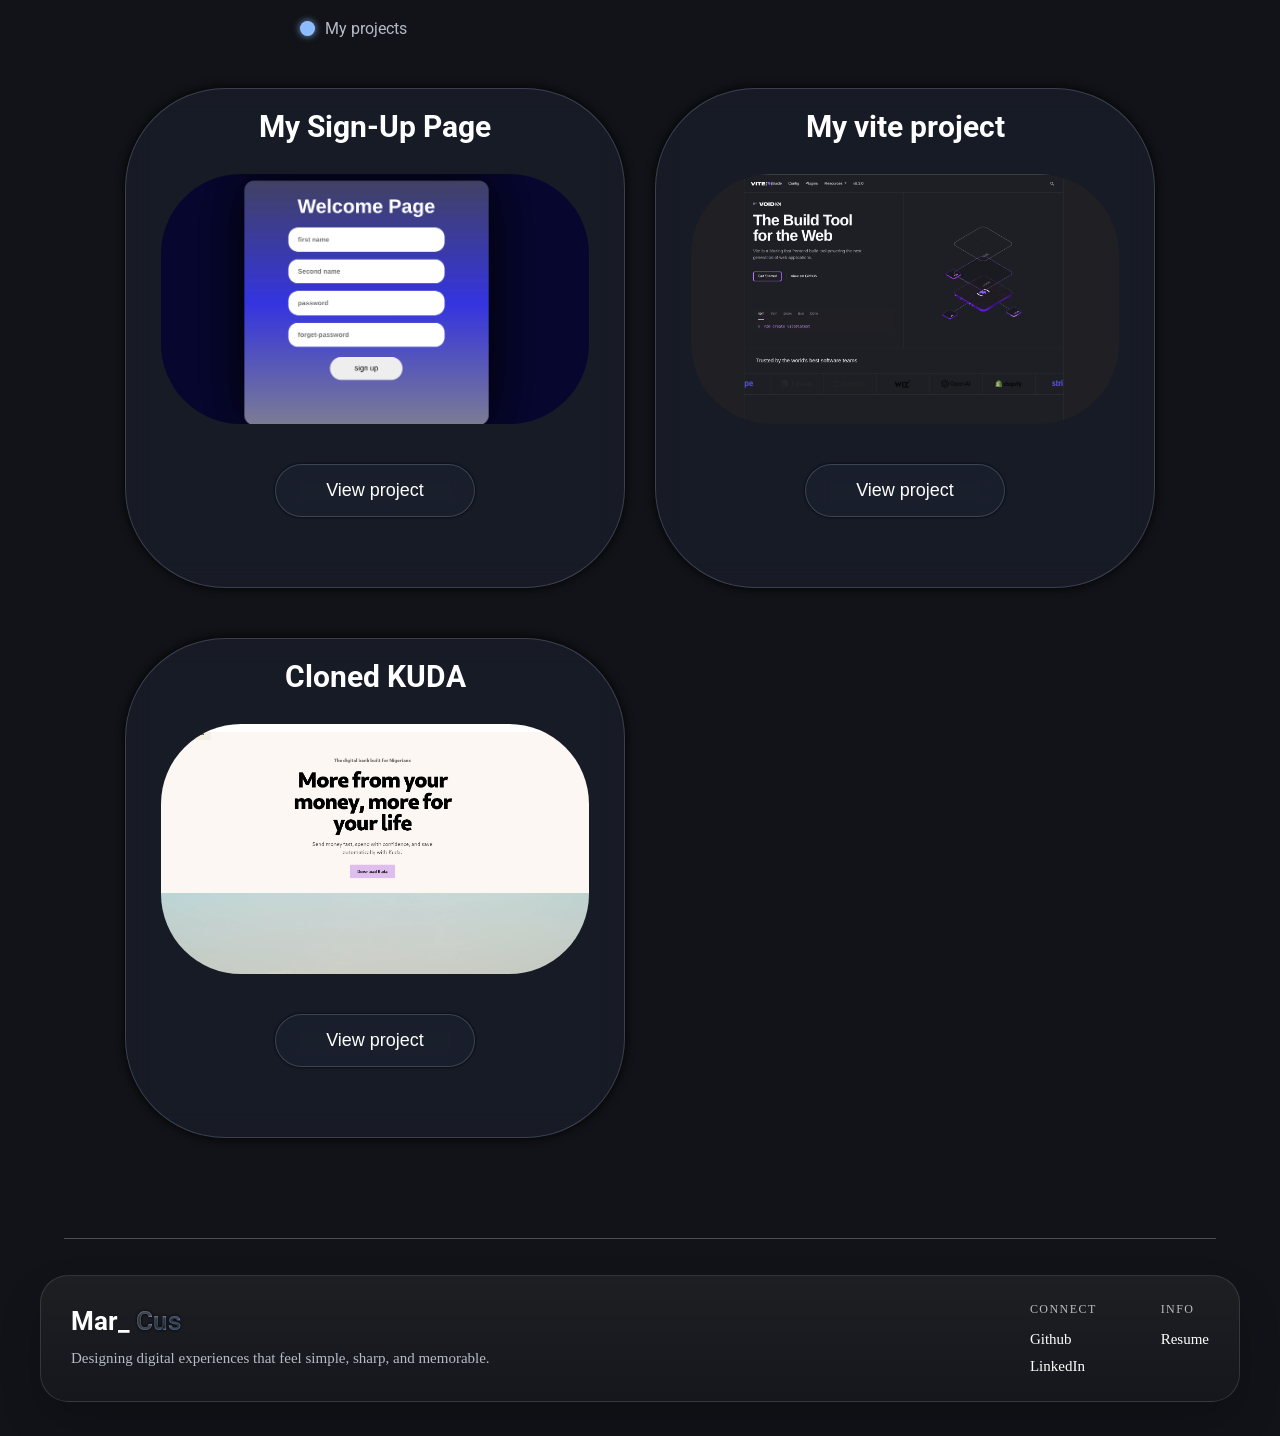
==== commit 1138a917: "add" ====
--- a/index.html
+++ b/index.html
@@ -196,10 +196,10 @@
             <div class="box-one">
                 <p>Cloned KUDA</p>
 
-                <img src="asset/sigh up.png" alt="image">
-
-                <div>
-                    <a href="" class="view-button">
+                <img src="asset/kuda.png" alt="image">
+
+                <div>
+                    <a href="https://project-it-gamma.vercel.app/" class="view-button">
                         <button>View project</button>
                     </a>
                 </div>
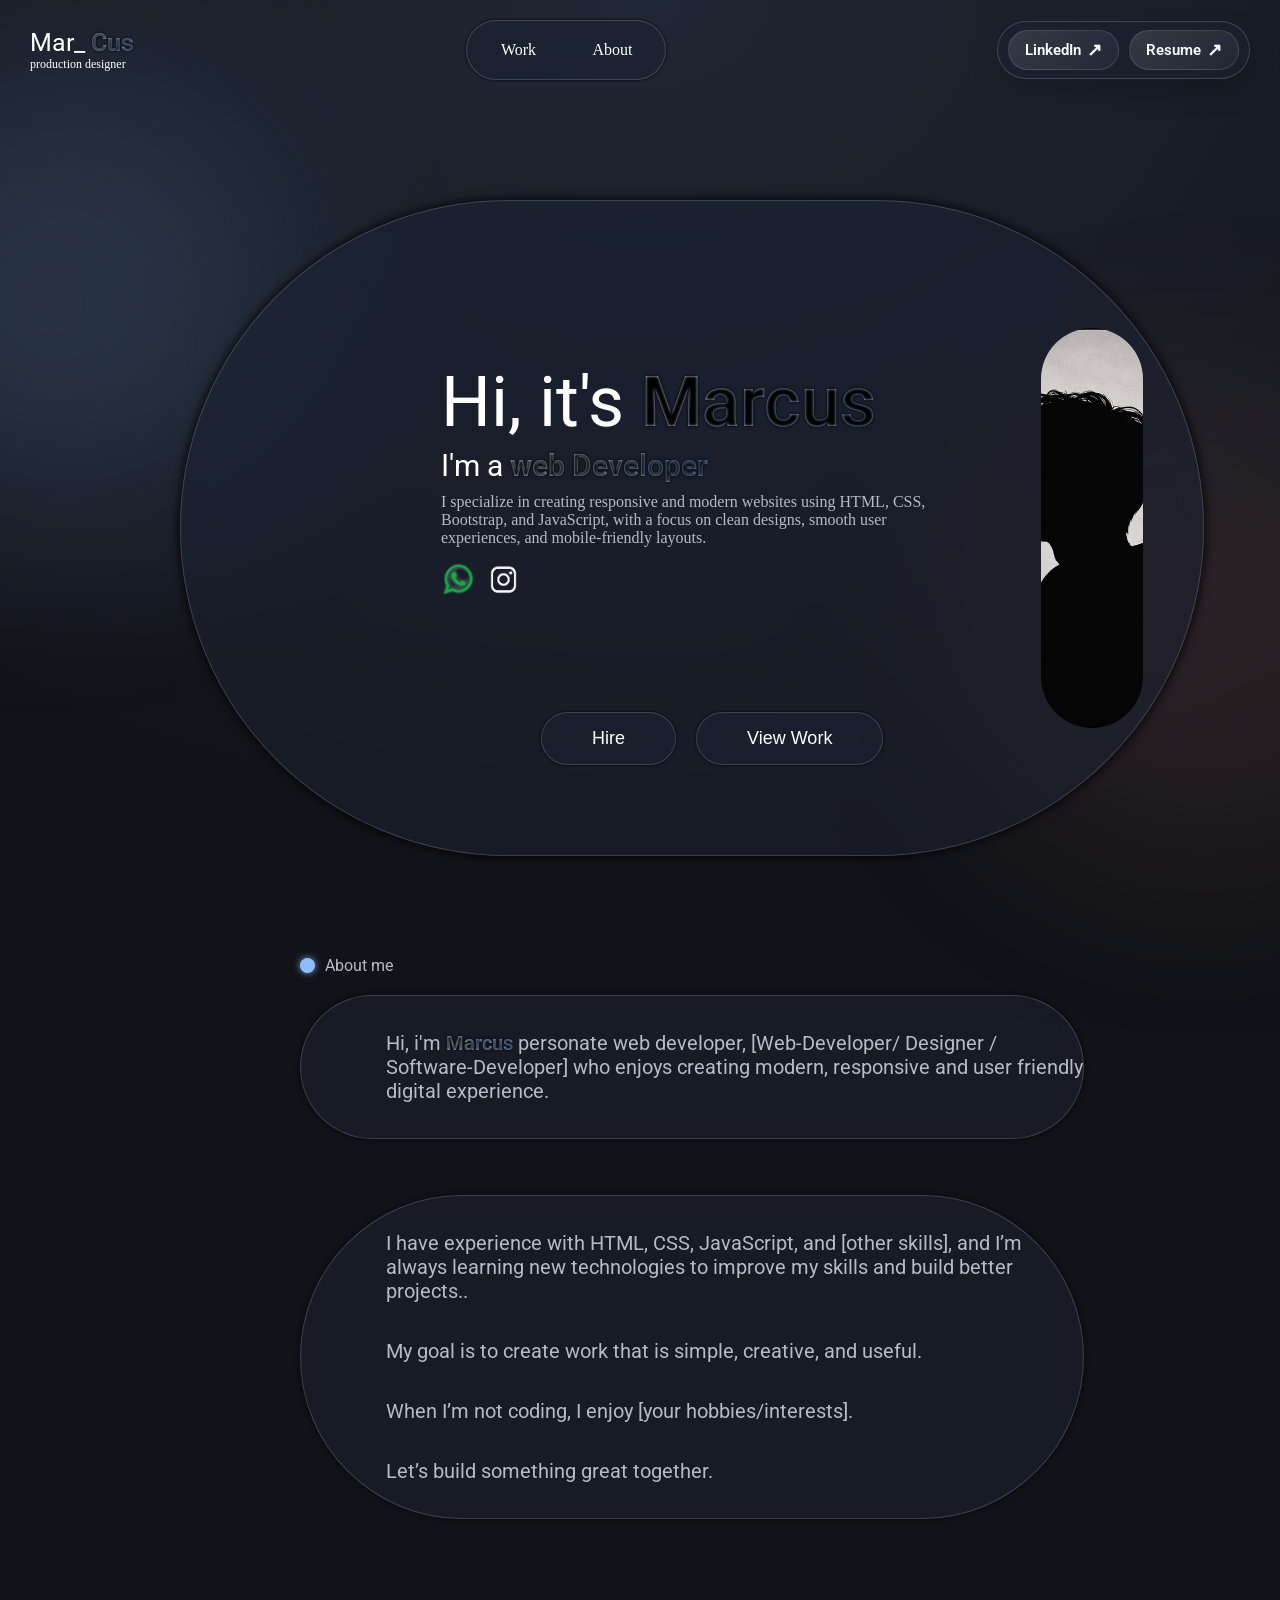
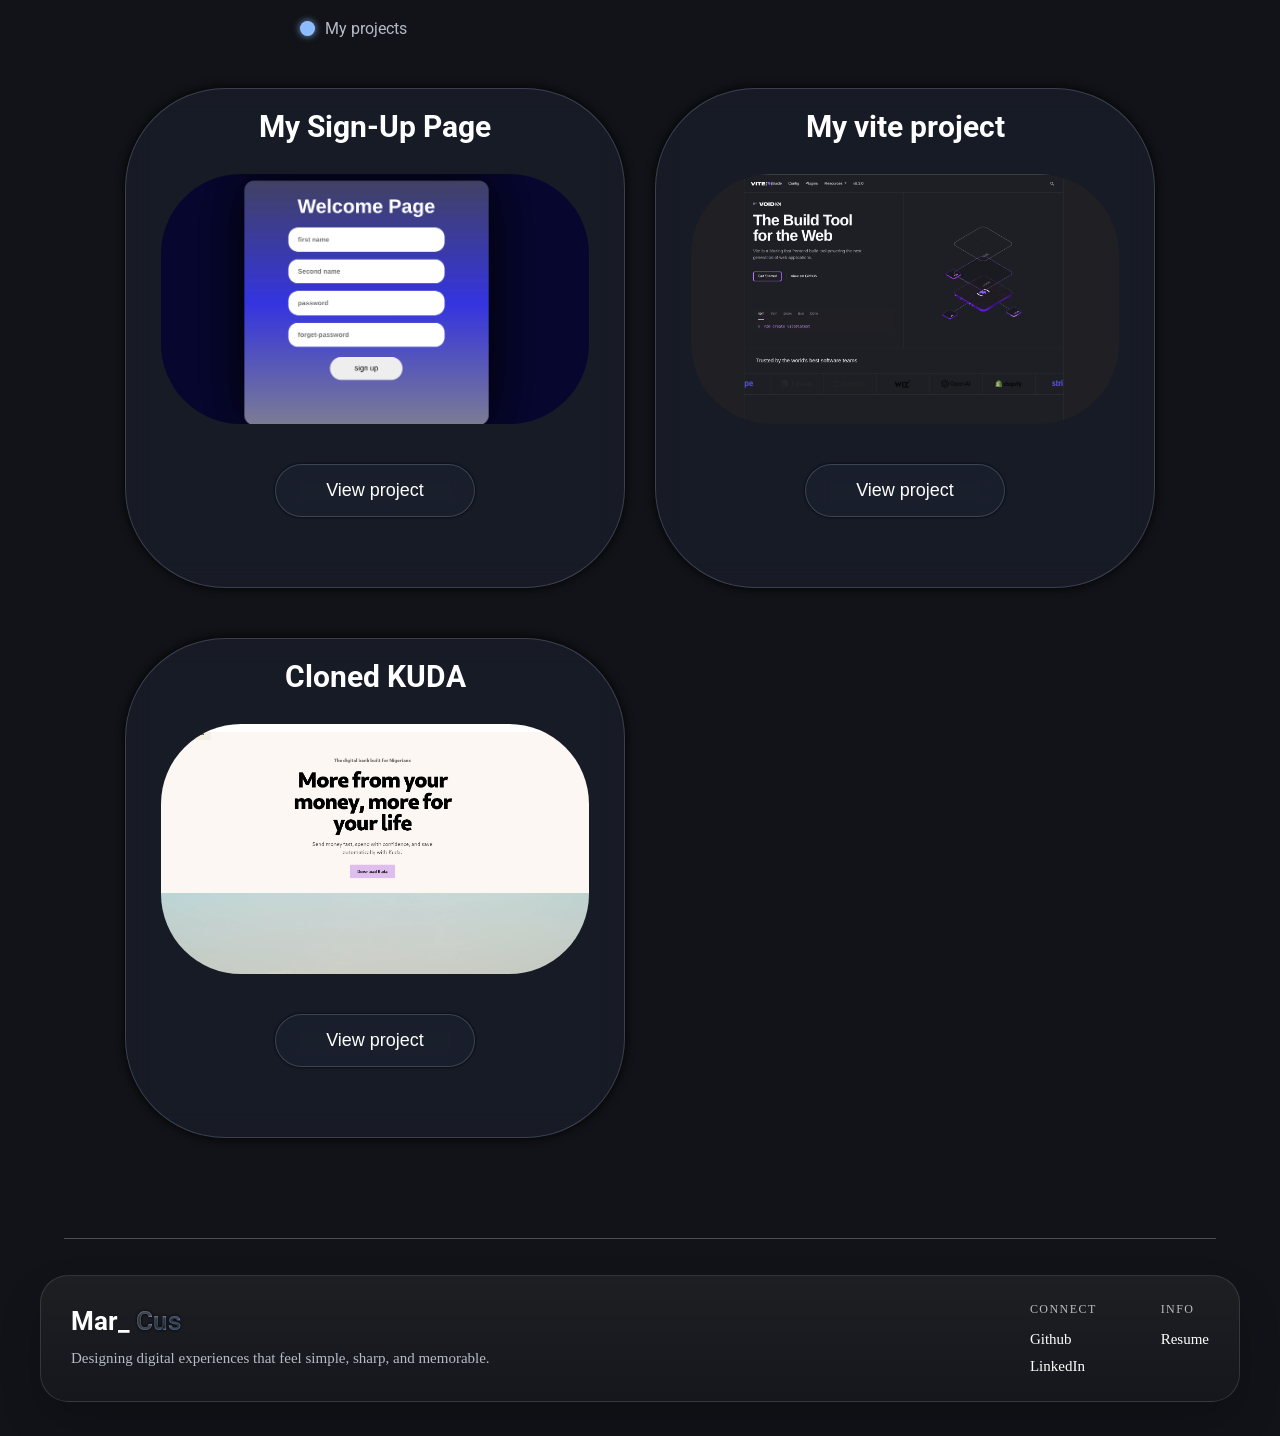
==== commit dcfc58f7: "add" ====
--- a/index.html
+++ b/index.html
@@ -12,6 +12,7 @@
     <link
         href="https://fonts.googleapis.com/css2?family=Boldonse&family=Roboto:ital,wght@0,100..900;1,100..900&display=swap"
         rel="stylesheet">
+       
 </head>
 
 <body>
--- a/style.css
+++ b/style.css
@@ -1,4 +1,3 @@
-/* Global reset and base theme colours */
 * {
     padding: 0;
     margin: 0;
@@ -18,7 +17,6 @@
     scroll-behavior: smooth;
 }
 
-/* Main page background and layered glow effect */
 body {
     min-height: 100vh;
     position: relative;
@@ -29,7 +27,6 @@
     overflow-x: hidden;
 }
 
-/* Custom cursor styling for desktop devices */
 @media (pointer: fine) {
 
     body,
@@ -47,6 +44,8 @@
         z-index: 9999;
         border-radius: 50%;
         opacity: 0;
+        translate: var(--cursor-x, 0px) var(--cursor-y, 0px);
+        will-change: translate;
         transition: width 0.2s ease, height 0.2s ease, opacity 0.2s ease, box-shadow 0.2s ease, border-color 0.2s ease;
     }
 
@@ -120,7 +119,6 @@
     }
 }
 
-/* Animated glow colours for the cursor ring */
 @keyframes ringShift {
     0% {
         border-color: rgba(141, 187, 255, 0.9);
@@ -138,7 +136,6 @@
     }
 }
 
-/* Ambient background blobs behind the content */
 body::before,
 body::after {
     content: "";
@@ -176,7 +173,7 @@
     }
 }
 
-/* Page load animation for the main content */
+/* page load animation  */
 .suba {
     animation: pageload 1s ease-in-out;
 }
@@ -193,7 +190,7 @@
     }
 }
 
-/* Header layout and branding */
+/* the header part  */
 header {
     display: flex;
     justify-content: space-between;
@@ -217,7 +214,7 @@
     font-size: 12px;
 }
 
-/* Desktop navigation styling */
+/* nav  */
 .tabs {
     display: flex;
     position: relative;
@@ -271,7 +268,6 @@
     scale: 1.1;
 }
 
-/* Right-side action links */
 .nav-2 {
     display: flex;
     align-items: center;
@@ -313,7 +309,6 @@
 }
 
 
-/* Hero text section */
 .texes {
     margin-left: 200px;
 }
@@ -443,6 +438,20 @@
     background-position: center;
     background-size: cover;
     background-repeat: no-repeat;
+    animation: entry 2s ease;
+
+}
+
+@keyframes entry {
+    from {
+        transform: translateX(500px);
+        opacity: 0;
+    }
+
+    to {
+        opacity: 1;
+        transform: translateX(none);
+    }
 }
 
 .img-1>img {
@@ -657,6 +666,21 @@
     font-size: 26px;
     font-family: roboto;
     font-weight: 700;
+    animation: zoomInAndOut 1.5s ease-in-out infinite alternate;
+}
+
+@keyframes zoomInAndOut {
+    0% {
+        transform: scale(1);
+    }
+
+    50% {
+        transform: scale(1.05);
+    }
+
+    100% {
+        transform: scale(1);
+    }
 }
 
 .footer-tag {
